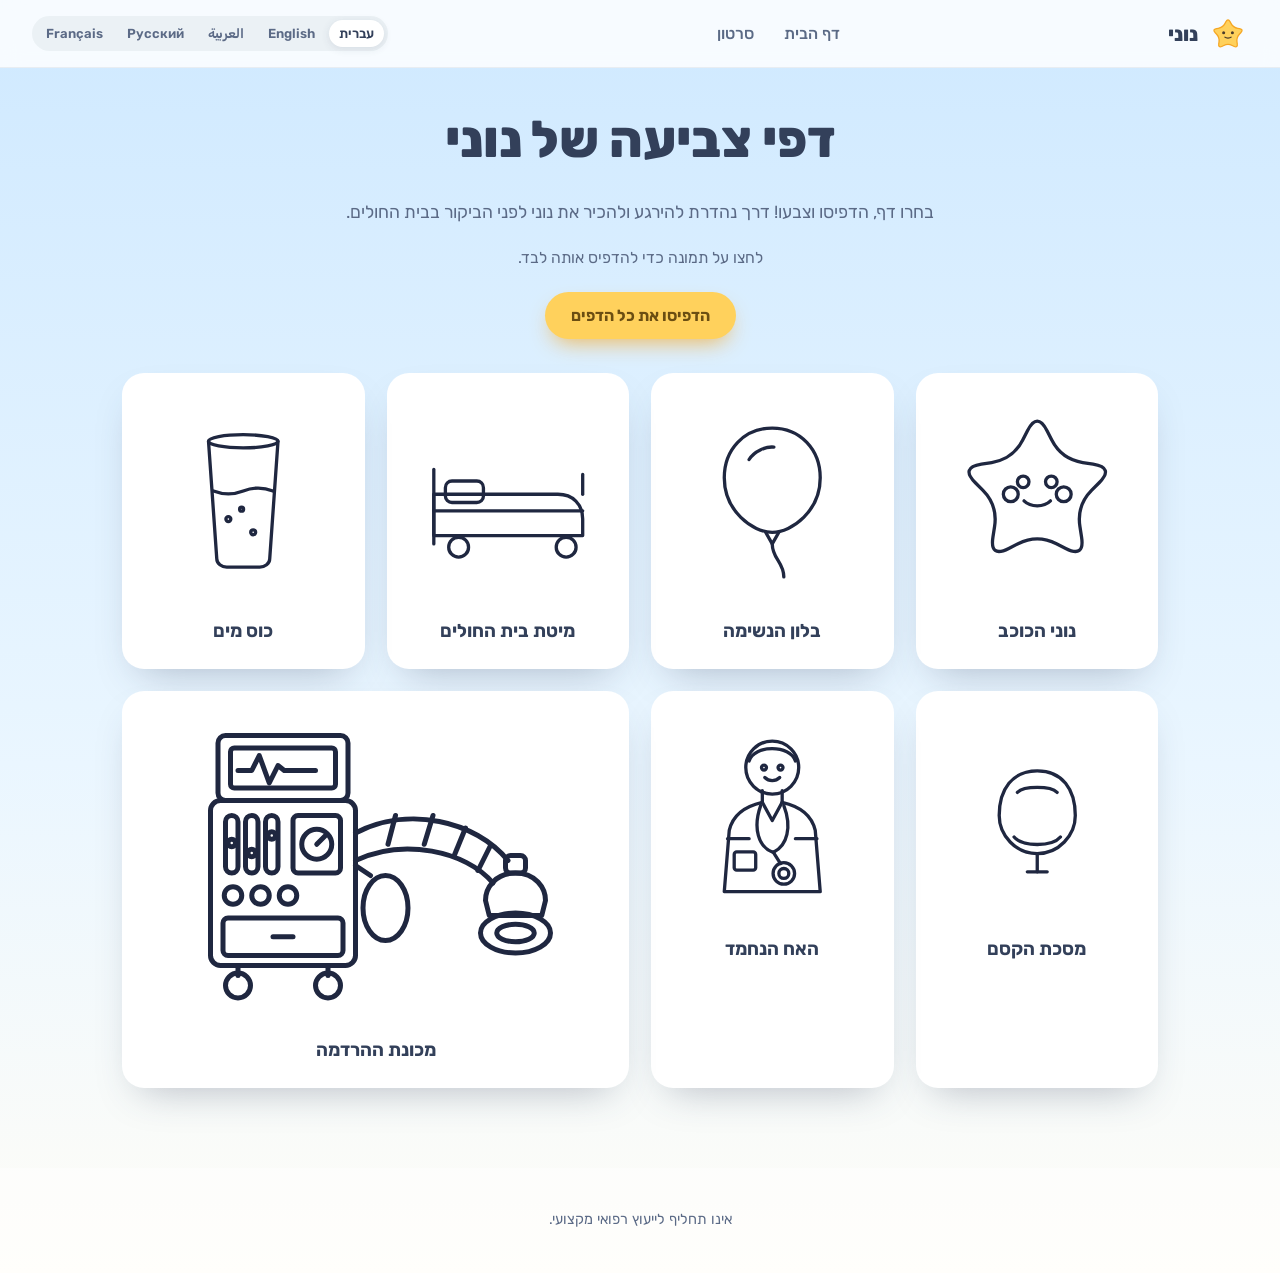
==== coloring.html @ e0879892 "Add French translation and language switcher button Co-Authored-By: Claude Opus 4.8 <noreply@anthrop" ====
<!DOCTYPE html>
<html lang="he" dir="rtl">
<head>
  <meta charset="UTF-8" />
  <meta name="viewport" content="width=device-width, initial-scale=1.0" />
  <title>דפי צביעה של נוני</title>
  <meta name="description" data-i18n="coloring_intro" content="דפי צביעה להדפסה עם נוני." />
  <link rel="icon" href="data:image/svg+xml,%3Csvg xmlns='http://www.w3.org/2000/svg' viewBox='0 0 100 100'%3E%3Ctext y='.9em' font-size='90'%3E%F0%9F%96%8D%EF%B8%8F%3C/text%3E%3C/svg%3E" />
  <link rel="preconnect" href="https://fonts.googleapis.com" />
  <link rel="preconnect" href="https://fonts.gstatic.com" crossorigin />
  <link href="https://fonts.googleapis.com/css2?family=Rubik:wght@400;500;700;800&family=Cairo:wght@400;600;700;800&display=swap" rel="stylesheet" />
  <link rel="stylesheet" href="styles.css" />
  <link rel="stylesheet" href="coloring.css" />
</head>
<body>
  <header class="site-header">
    <a class="brand" href="index.html" aria-label="Nuni">
      <span class="brand-mark" aria-hidden="true">
        <svg viewBox="0 0 64 64" width="40" height="40">
          <path d="M 35.49 12.64 L 36.74 15.03 Q 40.23 21.67 47.62 22.94 L 50.29 23.39 Q 57.68 24.66 52.44 30.02 L 50.55 31.96 Q 45.31 37.33 46.4 44.75 L 46.79 47.42 Q 47.87 54.84 41.15 51.52 L 38.72 50.32 Q 32 47 25.28 50.32 L 22.85 51.52 Q 16.13 54.84 17.21 47.42 L 17.6 44.75 Q 18.69 37.33 13.45 31.96 L 11.56 30.02 Q 6.32 24.66 13.71 23.39 L 16.38 22.94 Q 23.77 21.67 27.26 15.03 L 28.51 12.64 Q 32 6 35.49 12.64 Z" fill="#ffd15c" stroke="#f5a623" stroke-width="2" stroke-linejoin="round"/>
          <circle cx="25" cy="30" r="2.4" fill="#4a3b2a"/><circle cx="39" cy="30" r="2.4" fill="#4a3b2a"/>
          <path d="M27 37c2 2 8 2 10 0" fill="none" stroke="#4a3b2a" stroke-width="2" stroke-linecap="round"/>
        </svg>
      </span>
      <span class="brand-name" data-i18n="brand_name">נוני</span>
    </a>
    <nav class="main-nav" aria-label="Main">
      <a href="index.html" data-i18n="nav_home">דף הבית</a>
      <a href="story.html" data-i18n="nav_story">סרטון</a>
    </nav>
    <div class="lang-switch" role="group" aria-label="Language">
      <button type="button" data-lang="he" class="is-active">עברית</button>
      <button type="button" data-lang="en">English</button>
      <button type="button" data-lang="ar">العربية</button>
      <button type="button" data-lang="ru">Русский</button>
      <button type="button" data-lang="fr">Français</button>
    </div>
    <button class="nav-toggle" aria-label="Menu" aria-expanded="false"><span></span><span></span><span></span></button>
  </header>

  <main class="wrap coloring-main">
    <h1 data-i18n="coloring_title">דפי צביעה של נוני</h1>
    <p class="coloring-lead" data-i18n="coloring_intro">בחרו דף, הדפיסו וצבעו!</p>
    <p class="coloring-hint" data-i18n="coloring_hint">לחצו על תמונה כדי להדפיס אותה לבד.</p>
    <button class="btn btn-primary print-btn" id="printAll" type="button" data-i18n="coloring_print">הדפיסו את כל הדפים</button>

    <div class="coloring-grid">

      <!-- Nuni the star -->
      <figure class="sheet">
        <svg viewBox="0 0 240 240" role="img">
          <path d="M 131.82 43.16 L 137.56 54.39 Q 149.39 77.55 175.07 81.64 L 187.53 83.63 Q 213.2 87.72 194.84 106.12 L 185.92 115.05 Q 167.55 133.45 171.6 159.13 L 173.56 171.6 Q 177.6 197.28 154.43 185.5 L 143.18 179.78 Q 120 168 96.82 179.78 L 85.57 185.5 Q 62.4 197.28 66.44 171.6 L 68.4 159.13 Q 72.45 133.45 54.08 115.05 L 45.16 106.12 Q 26.8 87.72 52.47 83.63 L 64.93 81.64 Q 90.61 77.55 102.44 54.39 L 108.18 43.16 Q 120 20 131.82 43.16 Z"/>
          <circle cx="103" cy="105" r="7"/><circle cx="137" cy="105" r="7"/>
          <circle cx="88" cy="120" r="9"/><circle cx="152" cy="120" r="9"/>
          <path d="M104 128c8 8 24 8 32 0"/>
        </svg>
        <figcaption data-i18n="color_nuni">נוני הכוכב</figcaption>
      </figure>

      <!-- Breathing balloon -->
      <figure class="sheet">
        <svg viewBox="0 0 240 240" role="img">
          <path d="M120 40c34 0 58 26 58 60 0 40-34 66-58 66s-58-26-58-66c0-34 24-60 58-60z"/>
          <path d="M112 166l8 14 8-14"/>
          <path d="M120 180c0 18 14 22 14 40"/>
          <path d="M92 78c6-10 20-16 30-15"/>
        </svg>
        <figcaption data-i18n="color_balloon">בלון הנשימה</figcaption>
      </figure>

      <!-- Hospital bed -->
      <figure class="sheet">
        <svg viewBox="0 0 240 240" role="img">
          <path d="M30 120h150c18 0 30 12 30 30v20H30z"/>
          <path d="M30 90v90"/>
          <path d="M30 140h180"/>
          <rect x="44" y="104" width="46" height="26" rx="8"/>
          <circle cx="60" cy="184" r="12"/><circle cx="190" cy="184" r="12"/>
          <path d="M210 120V96"/>
        </svg>
        <figcaption data-i18n="color_bed">מיטת בית החולים</figcaption>
      </figure>

      <!-- Glass of water -->
      <figure class="sheet">
        <svg viewBox="0 0 240 240" role="img">
          <ellipse cx="120" cy="56" rx="42" ry="8"/>
          <path d="M78 56L88 198c0 6 6 10 12 10h40c6 0 12-4 12-10L162 56"/>
          <path d="M84 116q18 7 36 0t36 0"/>
          <circle cx="102" cy="150" r="3"/>
          <circle cx="132" cy="166" r="3"/>
          <circle cx="118" cy="138" r="2.4"/>
        </svg>
        <figcaption data-i18n="color_juice">כוס מים</figcaption>
      </figure>

      <!-- Magic mask -->
      <figure class="sheet">
        <svg viewBox="0 0 240 240" role="img">
          <path d="M120 70c30 0 46 22 46 54 0 24-20 46-46 46s-46-22-46-46c0-32 16-54 46-54z"/>
          <path d="M92 150c10 12 46 12 56 0"/>
          <path d="M120 170v22"/>
          <path d="M108 192h24"/>
          <path d="M96 96c8-8 40-8 48 0"/>
        </svg>
        <figcaption data-i18n="color_mask">מסכת הקסם</figcaption>
      </figure>

      <!-- Kind nurse, with a stethoscope round the neck -->
      <figure class="sheet">
        <svg viewBox="0 0 240 240" role="img">
          <circle cx="120" cy="66" r="32"/>
          <path d="M92 58c6-20 50-20 56 0"/>
          <circle cx="110" cy="66" r="3"/><circle cx="130" cy="66" r="3"/>
          <path d="M111 78c5 5 13 5 18 0"/>
          <path d="M108 94v14"/><path d="M132 94v14"/>
          <path d="M108 108C86 113 72 124 68 142L62 216h116l-6-74c-4-18-18-29-40-34"/>
          <path d="M108 108l12 22 12-22"/>
          <path d="M66 152h26"/><path d="M174 152h-26"/>
          <rect x="74" y="168" width="26" height="22" rx="3"/>
          <path d="M106 112C96 140 104 162 120 168"/>
          <path d="M134 112C144 138 138 160 122 168"/>
          <path d="M121 168l9 14"/>
          <circle cx="134" cy="194" r="13"/>
          <circle cx="134" cy="194" r="6"/>
        </svg>
        <figcaption data-i18n="color_nurse">האח הנחמד</figcaption>
      </figure>

      <!-- Anesthesia machine, connected to the mask -->
      <figure class="sheet sheet-wide">
        <svg viewBox="0 0 320 240" role="img">
          <!-- monitor -->
          <rect x="34" y="18" width="104" height="52" rx="6"/>
          <rect x="44" y="28" width="84" height="32" rx="3"/>
          <path d="M50 46h11l6-12 8 22 7-14 5 4h25"/>
          <!-- main body -->
          <rect x="28" y="70" width="116" height="132" rx="8"/>
          <!-- flowmeter tubes with floats -->
          <rect x="40" y="82" width="10" height="46" rx="5"/>
          <rect x="56" y="82" width="10" height="46" rx="5"/>
          <rect x="72" y="82" width="10" height="46" rx="5"/>
          <circle cx="45" cy="104" r="3"/><circle cx="61" cy="112" r="3"/><circle cx="77" cy="98" r="3"/>
          <!-- vaporizer with dial -->
          <rect x="94" y="82" width="38" height="46" rx="4"/>
          <circle cx="113" cy="105" r="12"/>
          <path d="M113 105l7-7"/>
          <!-- control knobs -->
          <circle cx="46" cy="146" r="7"/><circle cx="68" cy="146" r="7"/><circle cx="90" cy="146" r="7"/>
          <!-- drawer -->
          <rect x="38" y="164" width="96" height="30" rx="4"/>
          <path d="M78 179h16"/>
          <!-- castors -->
          <path d="M50 202v8"/><path d="M122 202v8"/>
          <circle cx="50" cy="218" r="10"/><circle cx="122" cy="218" r="10"/>
          <!-- breathing bag -->
          <path d="M144 122l12 8"/>
          <ellipse cx="168" cy="156" rx="18" ry="26"/>
          <!-- corrugated hose out to the mask -->
          <path d="M144 96C186 74 240 86 266 118"/>
          <path d="M144 118C182 100 232 110 254 136"/>
          <path d="M144 96v22"/>
          <path d="M176 82l-6 23"/><path d="M206 82l-7 23"/>
          <path d="M232 92l-9 22"/><path d="M252 106l-10 20"/>
          <!-- face mask -->
          <rect x="264" y="114" width="16" height="14" rx="4"/>
          <path d="M272 128c-16 0-24 12-24 22l3 12h42l3-12c0-10-8-22-24-22z"/>
          <ellipse cx="272" cy="176" rx="28" ry="16"/>
          <ellipse cx="272" cy="176" rx="15" ry="7"/>
        </svg>
        <figcaption data-i18n="color_machine">מכונת ההרדמה</figcaption>
      </figure>

    </div>
  </main>

  <footer class="site-footer">
    <div class="wrap">
      <p class="footer-disclaimer" data-i18n="footer_disclaimer">אינו תחליף לייעוץ רפואי מקצועי.</p>
    </div>
  </footer>

  <script src="i18n.js"></script>
  <script src="app.js"></script>
  <script src="coloring.js"></script>
</body>
</html>
---- styles.css ----
:root {
  --sky-top: #cfe9ff;
  --sky-bottom: #eaf6ff;
  --ink: #33405a;
  --ink-soft: #5b6a86;
  --cream: #fffdf7;
  --card: #ffffff;
  --sun: #ffd15c;
  --sun-deep: #f5a623;
  --pink: #ff9db0;
  --mint: #8fe0c8;
  --lavender: #b7a8f2;
  --shadow: 0 18px 40px -18px rgba(51, 64, 90, .35);
  --radius: 24px;
  --wrap: 1080px;
}

* { box-sizing: border-box; }

html { scroll-behavior: smooth; }

body {
  margin: 0;
  font-family: "Rubik", system-ui, "Segoe UI", sans-serif;
  color: var(--ink);
  background: linear-gradient(180deg, var(--sky-top), var(--sky-bottom) 60%, var(--cream));
  line-height: 1.7;
  min-height: 100vh;
  overflow-x: hidden;
}

/* Arabic gets a font with strong Arabic coverage */
html[lang="ar"] body { font-family: "Cairo", "Rubik", system-ui, sans-serif; }

h1, h2, h3 { line-height: 1.25; color: var(--ink); }
h1 { font-size: clamp(2rem, 5vw, 3.2rem); font-weight: 800; margin: 0 0 .5em; }
h2 { font-size: clamp(1.5rem, 3.5vw, 2.3rem); font-weight: 800; margin: 0 0 .6em; }
h3 { font-size: 1.25rem; font-weight: 700; margin: 0 0 .3em; }
p { margin: 0 0 1em; }
a { color: inherit; }

.wrap { max-width: var(--wrap); margin-inline: auto; padding-inline: 22px; }
.narrow { max-width: 760px; }
.center { text-align: center; }

/* ===== Decorative sky ===== */
.sky { position: fixed; inset: 0; z-index: -1; pointer-events: none; }
.cloud {
  position: absolute; background: #fff; border-radius: 50%;
  opacity: .75; filter: blur(1px);
}
.cloud::before, .cloud::after {
  content: ""; position: absolute; background: #fff; border-radius: 50%;
}
.c1 { width: 120px; height: 44px; top: 14%; inset-inline-start: 8%; }
.c1::before { width: 60px; height: 60px; top: -26px; inset-inline-start: 18px; }
.c1::after { width: 44px; height: 44px; top: -16px; inset-inline-start: 62px; }
.c2 { width: 90px; height: 34px; top: 30%; inset-inline-end: 12%; }
.c2::before { width: 46px; height: 46px; top: -20px; inset-inline-start: 14px; }
.c2::after { width: 34px; height: 34px; top: -12px; inset-inline-start: 46px; }
.c3 { width: 70px; height: 26px; top: 62%; inset-inline-start: 16%; opacity: .5; }
.c3::before { width: 36px; height: 36px; top: -16px; inset-inline-start: 10px; }
.star { position: absolute; width: 14px; height: 14px; background: var(--sun); border-radius: 3px;
  clip-path: polygon(50% 0,61% 35%,98% 35%,68% 57%,79% 91%,50% 70%,21% 91%,32% 57%,2% 35%,39% 35%);
  opacity: .8; }
.s1 { top: 20%; inset-inline-end: 24%; animation: twinkle 3s ease-in-out infinite; }
.s2 { top: 46%; inset-inline-start: 30%; width: 10px; height: 10px; animation: twinkle 4s ease-in-out infinite .5s; }
.s3 { top: 70%; inset-inline-end: 18%; width: 18px; height: 18px; animation: twinkle 3.5s ease-in-out infinite 1s; }
@keyframes twinkle { 0%,100% { opacity: .3; transform: scale(.85); } 50% { opacity: 1; transform: scale(1.1); } }

/* ===== Header ===== */
.site-header {
  position: sticky; top: 0; z-index: 50;
  display: flex; align-items: center; gap: 18px;
  padding: 12px clamp(14px, 4vw, 32px);
  background: rgba(255, 255, 255, .82);
  backdrop-filter: blur(10px);
  border-bottom: 1px solid rgba(51, 64, 90, .08);
}
.brand { display: inline-flex; align-items: center; gap: 10px; text-decoration: none; font-weight: 800; font-size: 1.25rem; }
.brand-mark { display: inline-flex; }
.main-nav { display: flex; gap: 6px; margin-inline: auto; flex-wrap: wrap; }
.main-nav a {
  text-decoration: none; font-weight: 500; color: var(--ink-soft);
  padding: 8px 12px; border-radius: 999px; transition: background .2s, color .2s;
}
.main-nav a:hover { background: rgba(255, 209, 92, .25); color: var(--ink); }

.lang-switch { display: flex; gap: 4px; background: rgba(51,64,90,.06); padding: 4px; border-radius: 999px; }
.lang-switch button {
  border: 0; background: transparent; cursor: pointer;
  font-family: inherit; font-size: .82rem; font-weight: 600; color: var(--ink-soft);
  padding: 6px 10px; border-radius: 999px; transition: background .2s, color .2s;
}
.lang-switch button.is-active { background: #fff; color: var(--ink); box-shadow: 0 2px 8px rgba(51,64,90,.12); }

.nav-toggle { display: none; flex-direction: column; gap: 4px; border: 0; background: transparent; cursor: pointer; padding: 8px; }
.nav-toggle span { width: 24px; height: 3px; background: var(--ink); border-radius: 3px; }

/* ===== Hero ===== */
.hero {
  max-width: var(--wrap); margin-inline: auto;
  padding: clamp(28px, 6vw, 70px) 22px;
  display: grid; grid-template-columns: 1.1fr .9fr; gap: 30px; align-items: center;
}
.eyebrow { text-transform: uppercase; letter-spacing: .05em; font-weight: 700; font-size: .8rem;
  color: var(--sun-deep); margin: 0 0 .6em; }
.lead { font-size: 1.2rem; color: var(--ink-soft); max-width: 34ch; }
.hero-cta { display: flex; gap: 12px; flex-wrap: wrap; margin-top: 10px; }

.btn {
  display: inline-block; text-decoration: none; font-weight: 700; cursor: pointer;
  padding: 14px 26px; border-radius: 999px; border: 0; font-family: inherit; font-size: 1rem;
  transition: transform .12s ease, box-shadow .2s;
}
.btn:active { transform: translateY(1px) scale(.99); }
.btn-primary { background: var(--sun); color: #6b4e12; box-shadow: 0 10px 22px -8px rgba(245, 166, 35, .8); }
.btn-primary:hover { box-shadow: 0 14px 26px -8px rgba(245, 166, 35, .95); }
.btn-ghost { background: #fff; color: var(--ink); box-shadow: var(--shadow); }
.btn-story { background: var(--mint); color: #10513f; box-shadow: 0 10px 22px -8px rgba(143, 224, 200, .95); }
.btn-story::before { content: "▶"; font-size: .8em; margin-inline-end: .5em; }

.hero-art { display: flex; justify-content: center; }
.mascot { filter: drop-shadow(0 20px 30px rgba(51,64,90,.18)); }
.mascot-body { transform-origin: 120px 130px; animation: float 5s ease-in-out infinite; }
@keyframes float { 0%,100% { transform: translateY(0) rotate(-1deg); } 50% { transform: translateY(-14px) rotate(1deg); } }

/* ===== Sections ===== */
.section { padding: clamp(40px, 7vw, 80px) 0; }
.section-alt { background: rgba(255, 255, 255, .6); }
.section p { color: var(--ink-soft); font-size: 1.08rem; }

/* ===== Journey ===== */
.journey { list-style: none; margin: 30px 0 0; padding: 0; display: grid; gap: 18px;
  grid-template-columns: repeat(2, 1fr); }
.step {
  background: var(--card); border-radius: var(--radius); padding: 24px;
  box-shadow: var(--shadow); display: flex; gap: 16px; align-items: flex-start;
  border: 2px solid transparent; transition: transform .2s, border-color .2s;
}
.step:hover { transform: translateY(-4px); border-color: rgba(255, 209, 92, .6); }
.step-icon {
  font-size: 1.8rem; background: linear-gradient(135deg, #fff2cf, #ffe19a);
  width: 58px; height: 58px; min-width: 58px; border-radius: 18px;
  display: grid; place-items: center;
}
.step h3 { margin-bottom: .2em; }
.step p { margin: 0; font-size: 1rem; }

/* ===== Feelings / breathing ===== */
.two-col { display: grid; grid-template-columns: 1fr 1fr; gap: 30px; align-items: center; }
.breath-card {
  background: linear-gradient(160deg, #eef4ff, #f6f0ff);
  border-radius: var(--radius); padding: 30px; text-align: center; box-shadow: var(--shadow);
}
.breath-stage { display: grid; place-items: center; min-height: 220px; gap: 16px; margin: 10px 0 18px; }
.breath-ball {
  width: 90px; height: 90px; border-radius: 50%;
  background: radial-gradient(circle at 32% 30%, #fff, var(--pink));
  box-shadow: 0 10px 30px -6px rgba(255, 157, 176, .7);
  transition: transform 4s ease-in-out, background 4s ease;
}
.breath-ball.inhale { transform: scale(2.1); background: radial-gradient(circle at 32% 30%, #fff, var(--mint)); }
.breath-ball.exhale { transform: scale(1); }
.breath-instruction { font-weight: 700; font-size: 1.15rem; color: var(--ink); margin: 0; min-height: 1.6em; }

/* ===== FAQ ===== */
.faq { display: grid; gap: 12px; margin-top: 24px; }
.qa { background: var(--card); border-radius: 18px; box-shadow: var(--shadow); overflow: hidden; }
.qa summary {
  cursor: pointer; list-style: none; padding: 18px 22px; font-weight: 700; font-size: 1.08rem;
  display: flex; align-items: center; gap: 12px; position: relative;
}
.qa summary::-webkit-details-marker { display: none; }
.qa summary::after {
  content: "+"; margin-inline-start: auto; font-size: 1.5rem; color: var(--sun-deep);
  transition: transform .2s; font-weight: 700;
}
.qa[open] summary::after { transform: rotate(45deg); }
.qa p { margin: 0; padding: 0 22px 20px; color: var(--ink-soft); }

/* ===== Parents ===== */
.tips { list-style: none; padding: 0; margin: 20px 0 0; display: grid; gap: 14px; }
.tips li {
  background: var(--card); border-radius: 16px; padding: 16px 20px; box-shadow: var(--shadow);
  position: relative; padding-inline-start: 52px; color: var(--ink-soft);
}
.tips li::before {
  content: "✓"; position: absolute; inset-inline-start: 16px; top: 16px;
  width: 24px; height: 24px; border-radius: 50%; background: var(--mint); color: #fff;
  display: grid; place-items: center; font-weight: 700; font-size: .9rem;
}
.note {
  margin-top: 26px; background: #fff7e6; border: 2px dashed var(--sun-deep);
  border-radius: var(--radius); padding: 22px 26px;
}
.note strong { display: block; color: var(--sun-deep); margin-bottom: .3em; font-size: 1.05rem; }
.note p { margin: 0; color: var(--ink); }

/* ===== Footer ===== */
.site-footer { padding: 40px 0; text-align: center; background: rgba(255,255,255,.5); margin-top: 20px; }
.footer-made { font-weight: 600; color: var(--ink); margin-bottom: .3em; }
.footer-disclaimer { color: var(--ink-soft); font-size: .9rem; margin: 0; }

/* ===== Responsive ===== */
@media (max-width: 860px) {
  .hero { grid-template-columns: 1fr; text-align: center; }
  .hero-text { order: 2; }
  .hero-art { order: 1; }
  .lead { margin-inline: auto; }
  .hero-cta { justify-content: center; }
  .journey { grid-template-columns: 1fr; }
  .two-col { grid-template-columns: 1fr; }
  .main-nav, .lang-switch { display: none; }
  .site-header.open .main-nav {
    display: flex; position: absolute; top: 100%; inset-inline: 0;
    flex-direction: column; background: #fff; padding: 12px; gap: 4px;
    box-shadow: var(--shadow);
  }
  .site-header.open .lang-switch {
    display: flex; position: absolute; top: 100%; inset-inline: 0; margin-top: 190px;
    justify-content: center; background: #fff; border-radius: 0; padding: 12px;
  }
  .nav-toggle { display: flex; margin-inline-start: auto; }
  .brand { margin-inline-end: auto; }
}

@media (prefers-reduced-motion: reduce) {
  * { animation: none !important; scroll-behavior: auto; }
  .breath-ball { transition: none; }
}
---- coloring.css ----
.coloring-main { padding-block: 40px 60px; text-align: center; }
.coloring-lead { color: var(--ink-soft); font-size: 1.1rem; max-width: 60ch; margin-inline: auto; }
.print-btn { margin: 6px 0 34px; }

.coloring-grid {
  display: grid; gap: 22px; text-align: center;
  grid-template-columns: repeat(auto-fill, minmax(240px, 1fr));
}
.coloring-hint { color: var(--ink-soft); font-size: .98rem; margin: 4px 0 14px; }

.sheet {
  background: #fff; border-radius: 22px; box-shadow: var(--shadow);
  padding: 22px; margin: 0; break-inside: avoid;
  position: relative; cursor: pointer;
  transition: transform .15s ease, box-shadow .15s ease;
}
.sheet:hover, .sheet:focus-visible {
  transform: translateY(-4px); outline: none;
  box-shadow: 0 24px 46px -18px rgba(51, 64, 90, .5);
}
/* little printer hint on hover */
.sheet::after {
  content: "🖨"; position: absolute; top: 12px; inset-inline-end: 16px;
  font-size: 1.1rem; opacity: 0; transition: opacity .15s;
}
.sheet:hover::after, .sheet:focus-visible::after { opacity: .6; }
/* the wide machine drawing gets a full row on big screens */
.sheet-wide { grid-column: span 2; }
@media (max-width: 620px) { .sheet-wide { grid-column: auto; } }
.sheet svg {
  width: 100%; height: auto; max-height: 300px;
  fill: none; stroke: #1f2740; stroke-width: 4;
  stroke-linecap: round; stroke-linejoin: round;
}
/* small solid features (eyes) still read as outlines when colored */
.sheet svg circle[r="3"], .sheet svg circle[r="7"] { fill: none; }
.sheet figcaption { font-weight: 700; font-size: 1.15rem; margin-top: 14px; color: var(--ink); }

/* ===== Print: one clean sheet per page ===== */
@media print {
  body { background: #fff; }
  .site-header, .site-footer, .coloring-lead, .coloring-hint, .print-btn, .sky { display: none !important; }
  .coloring-main h1 { display: none; }
  .coloring-main { padding: 0 !important; }
  .coloring-grid { display: block; }
  .sheet {
    box-shadow: none; border: none; padding: 0; margin: 0 !important; transform: none;
    page-break-after: always; break-after: page;
    height: 92vh; display: flex; flex-direction: column; justify-content: center;
  }
  /* no trailing blank page after the final sheet */
  .sheet:last-child { page-break-after: auto; break-after: auto; }
  .sheet::after { display: none; }
  .sheet svg { max-height: 80vh; stroke: #000; }

  /* printing a single picture: hide the rest, and no trailing blank page */
  body.printing-one .sheet { display: none !important; }
  body.printing-one .sheet.print-only {
    display: flex !important;
    height: 92vh;
    page-break-after: auto; break-after: auto;
  }
}
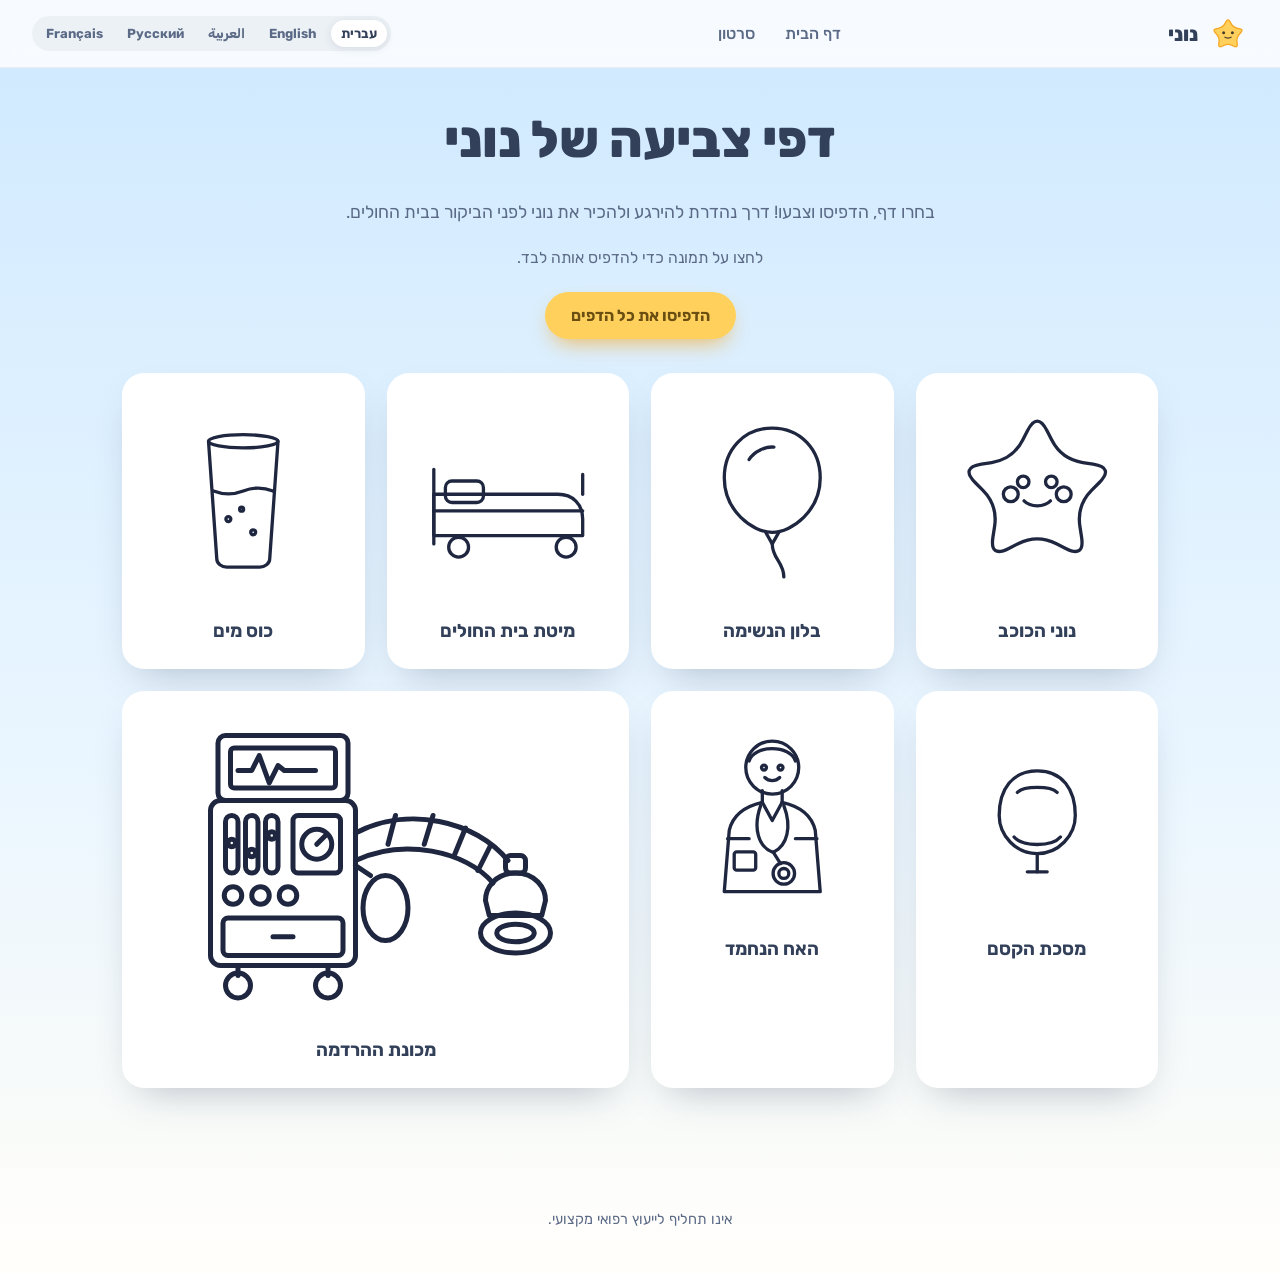
==== commit ea359408: "Self-host fonts; add optional English narration to the film - Bundle Rubik + Cairo (all needed subse" ====
--- a/coloring.html
+++ b/coloring.html
@@ -6,9 +6,7 @@
   <title>דפי צביעה של נוני</title>
   <meta name="description" data-i18n="coloring_intro" content="דפי צביעה להדפסה עם נוני." />
   <link rel="icon" href="data:image/svg+xml,%3Csvg xmlns='http://www.w3.org/2000/svg' viewBox='0 0 100 100'%3E%3Ctext y='.9em' font-size='90'%3E%F0%9F%96%8D%EF%B8%8F%3C/text%3E%3C/svg%3E" />
-  <link rel="preconnect" href="https://fonts.googleapis.com" />
-  <link rel="preconnect" href="https://fonts.gstatic.com" crossorigin />
-  <link href="https://fonts.googleapis.com/css2?family=Rubik:wght@400;500;700;800&family=Cairo:wght@400;600;700;800&display=swap" rel="stylesheet" />
+  <link rel="stylesheet" href="fonts.css" />
   <link rel="stylesheet" href="styles.css" />
   <link rel="stylesheet" href="coloring.css" />
 </head>
--- a/fonts.css
+++ b/fonts.css
@@ -0,0 +1,324 @@
+/* arabic */
+@font-face {
+  font-family: 'Cairo';
+  font-style: normal;
+  font-weight: 400;
+  font-display: swap;
+  src: url(fonts/cairo-400-arabic.woff2) format('woff2');
+  unicode-range: U+0600-06FF, U+0750-077F, U+0870-088E, U+0890-0891, U+0897-08E1, U+08E3-08FF, U+200C-200E, U+2010-2011, U+204F, U+2E41, U+FB50-FDFF, U+FE70-FE74, U+FE76-FEFC, U+102E0-102FB, U+10E60-10E7E, U+10EC2-10EC4, U+10EFC-10EFF, U+1EE00-1EE03, U+1EE05-1EE1F, U+1EE21-1EE22, U+1EE24, U+1EE27, U+1EE29-1EE32, U+1EE34-1EE37, U+1EE39, U+1EE3B, U+1EE42, U+1EE47, U+1EE49, U+1EE4B, U+1EE4D-1EE4F, U+1EE51-1EE52, U+1EE54, U+1EE57, U+1EE59, U+1EE5B, U+1EE5D, U+1EE5F, U+1EE61-1EE62, U+1EE64, U+1EE67-1EE6A, U+1EE6C-1EE72, U+1EE74-1EE77, U+1EE79-1EE7C, U+1EE7E, U+1EE80-1EE89, U+1EE8B-1EE9B, U+1EEA1-1EEA3, U+1EEA5-1EEA9, U+1EEAB-1EEBB, U+1EEF0-1EEF1;
+}
+/* latin-ext */
+@font-face {
+  font-family: 'Cairo';
+  font-style: normal;
+  font-weight: 400;
+  font-display: swap;
+  src: url(fonts/cairo-400-latin-ext.woff2) format('woff2');
+  unicode-range: U+0100-02BA, U+02BD-02C5, U+02C7-02CC, U+02CE-02D7, U+02DD-02FF, U+0304, U+0308, U+0329, U+1D00-1DBF, U+1E00-1E9F, U+1EF2-1EFF, U+2020, U+20A0-20AB, U+20AD-20C0, U+2113, U+2C60-2C7F, U+A720-A7FF;
+}
+/* latin */
+@font-face {
+  font-family: 'Cairo';
+  font-style: normal;
+  font-weight: 400;
+  font-display: swap;
+  src: url(fonts/cairo-400-latin.woff2) format('woff2');
+  unicode-range: U+0000-00FF, U+0131, U+0152-0153, U+02BB-02BC, U+02C6, U+02DA, U+02DC, U+0304, U+0308, U+0329, U+2000-206F, U+20AC, U+2122, U+2191, U+2193, U+2212, U+2215, U+FEFF, U+FFFD;
+}
+/* arabic */
+@font-face {
+  font-family: 'Cairo';
+  font-style: normal;
+  font-weight: 600;
+  font-display: swap;
+  src: url(fonts/cairo-600-arabic.woff2) format('woff2');
+  unicode-range: U+0600-06FF, U+0750-077F, U+0870-088E, U+0890-0891, U+0897-08E1, U+08E3-08FF, U+200C-200E, U+2010-2011, U+204F, U+2E41, U+FB50-FDFF, U+FE70-FE74, U+FE76-FEFC, U+102E0-102FB, U+10E60-10E7E, U+10EC2-10EC4, U+10EFC-10EFF, U+1EE00-1EE03, U+1EE05-1EE1F, U+1EE21-1EE22, U+1EE24, U+1EE27, U+1EE29-1EE32, U+1EE34-1EE37, U+1EE39, U+1EE3B, U+1EE42, U+1EE47, U+1EE49, U+1EE4B, U+1EE4D-1EE4F, U+1EE51-1EE52, U+1EE54, U+1EE57, U+1EE59, U+1EE5B, U+1EE5D, U+1EE5F, U+1EE61-1EE62, U+1EE64, U+1EE67-1EE6A, U+1EE6C-1EE72, U+1EE74-1EE77, U+1EE79-1EE7C, U+1EE7E, U+1EE80-1EE89, U+1EE8B-1EE9B, U+1EEA1-1EEA3, U+1EEA5-1EEA9, U+1EEAB-1EEBB, U+1EEF0-1EEF1;
+}
+/* latin-ext */
+@font-face {
+  font-family: 'Cairo';
+  font-style: normal;
+  font-weight: 600;
+  font-display: swap;
+  src: url(fonts/cairo-600-latin-ext.woff2) format('woff2');
+  unicode-range: U+0100-02BA, U+02BD-02C5, U+02C7-02CC, U+02CE-02D7, U+02DD-02FF, U+0304, U+0308, U+0329, U+1D00-1DBF, U+1E00-1E9F, U+1EF2-1EFF, U+2020, U+20A0-20AB, U+20AD-20C0, U+2113, U+2C60-2C7F, U+A720-A7FF;
+}
+/* latin */
+@font-face {
+  font-family: 'Cairo';
+  font-style: normal;
+  font-weight: 600;
+  font-display: swap;
+  src: url(fonts/cairo-600-latin.woff2) format('woff2');
+  unicode-range: U+0000-00FF, U+0131, U+0152-0153, U+02BB-02BC, U+02C6, U+02DA, U+02DC, U+0304, U+0308, U+0329, U+2000-206F, U+20AC, U+2122, U+2191, U+2193, U+2212, U+2215, U+FEFF, U+FFFD;
+}
+/* arabic */
+@font-face {
+  font-family: 'Cairo';
+  font-style: normal;
+  font-weight: 700;
+  font-display: swap;
+  src: url(fonts/cairo-700-arabic.woff2) format('woff2');
+  unicode-range: U+0600-06FF, U+0750-077F, U+0870-088E, U+0890-0891, U+0897-08E1, U+08E3-08FF, U+200C-200E, U+2010-2011, U+204F, U+2E41, U+FB50-FDFF, U+FE70-FE74, U+FE76-FEFC, U+102E0-102FB, U+10E60-10E7E, U+10EC2-10EC4, U+10EFC-10EFF, U+1EE00-1EE03, U+1EE05-1EE1F, U+1EE21-1EE22, U+1EE24, U+1EE27, U+1EE29-1EE32, U+1EE34-1EE37, U+1EE39, U+1EE3B, U+1EE42, U+1EE47, U+1EE49, U+1EE4B, U+1EE4D-1EE4F, U+1EE51-1EE52, U+1EE54, U+1EE57, U+1EE59, U+1EE5B, U+1EE5D, U+1EE5F, U+1EE61-1EE62, U+1EE64, U+1EE67-1EE6A, U+1EE6C-1EE72, U+1EE74-1EE77, U+1EE79-1EE7C, U+1EE7E, U+1EE80-1EE89, U+1EE8B-1EE9B, U+1EEA1-1EEA3, U+1EEA5-1EEA9, U+1EEAB-1EEBB, U+1EEF0-1EEF1;
+}
+/* latin-ext */
+@font-face {
+  font-family: 'Cairo';
+  font-style: normal;
+  font-weight: 700;
+  font-display: swap;
+  src: url(fonts/cairo-700-latin-ext.woff2) format('woff2');
+  unicode-range: U+0100-02BA, U+02BD-02C5, U+02C7-02CC, U+02CE-02D7, U+02DD-02FF, U+0304, U+0308, U+0329, U+1D00-1DBF, U+1E00-1E9F, U+1EF2-1EFF, U+2020, U+20A0-20AB, U+20AD-20C0, U+2113, U+2C60-2C7F, U+A720-A7FF;
+}
+/* latin */
+@font-face {
+  font-family: 'Cairo';
+  font-style: normal;
+  font-weight: 700;
+  font-display: swap;
+  src: url(fonts/cairo-700-latin.woff2) format('woff2');
+  unicode-range: U+0000-00FF, U+0131, U+0152-0153, U+02BB-02BC, U+02C6, U+02DA, U+02DC, U+0304, U+0308, U+0329, U+2000-206F, U+20AC, U+2122, U+2191, U+2193, U+2212, U+2215, U+FEFF, U+FFFD;
+}
+/* arabic */
+@font-face {
+  font-family: 'Cairo';
+  font-style: normal;
+  font-weight: 800;
+  font-display: swap;
+  src: url(fonts/cairo-800-arabic.woff2) format('woff2');
+  unicode-range: U+0600-06FF, U+0750-077F, U+0870-088E, U+0890-0891, U+0897-08E1, U+08E3-08FF, U+200C-200E, U+2010-2011, U+204F, U+2E41, U+FB50-FDFF, U+FE70-FE74, U+FE76-FEFC, U+102E0-102FB, U+10E60-10E7E, U+10EC2-10EC4, U+10EFC-10EFF, U+1EE00-1EE03, U+1EE05-1EE1F, U+1EE21-1EE22, U+1EE24, U+1EE27, U+1EE29-1EE32, U+1EE34-1EE37, U+1EE39, U+1EE3B, U+1EE42, U+1EE47, U+1EE49, U+1EE4B, U+1EE4D-1EE4F, U+1EE51-1EE52, U+1EE54, U+1EE57, U+1EE59, U+1EE5B, U+1EE5D, U+1EE5F, U+1EE61-1EE62, U+1EE64, U+1EE67-1EE6A, U+1EE6C-1EE72, U+1EE74-1EE77, U+1EE79-1EE7C, U+1EE7E, U+1EE80-1EE89, U+1EE8B-1EE9B, U+1EEA1-1EEA3, U+1EEA5-1EEA9, U+1EEAB-1EEBB, U+1EEF0-1EEF1;
+}
+/* latin-ext */
+@font-face {
+  font-family: 'Cairo';
+  font-style: normal;
+  font-weight: 800;
+  font-display: swap;
+  src: url(fonts/cairo-800-latin-ext.woff2) format('woff2');
+  unicode-range: U+0100-02BA, U+02BD-02C5, U+02C7-02CC, U+02CE-02D7, U+02DD-02FF, U+0304, U+0308, U+0329, U+1D00-1DBF, U+1E00-1E9F, U+1EF2-1EFF, U+2020, U+20A0-20AB, U+20AD-20C0, U+2113, U+2C60-2C7F, U+A720-A7FF;
+}
+/* latin */
+@font-face {
+  font-family: 'Cairo';
+  font-style: normal;
+  font-weight: 800;
+  font-display: swap;
+  src: url(fonts/cairo-800-latin.woff2) format('woff2');
+  unicode-range: U+0000-00FF, U+0131, U+0152-0153, U+02BB-02BC, U+02C6, U+02DA, U+02DC, U+0304, U+0308, U+0329, U+2000-206F, U+20AC, U+2122, U+2191, U+2193, U+2212, U+2215, U+FEFF, U+FFFD;
+}
+/* arabic */
+@font-face {
+  font-family: 'Rubik';
+  font-style: normal;
+  font-weight: 400;
+  font-display: swap;
+  src: url(fonts/rubik-400-arabic.woff2) format('woff2');
+  unicode-range: U+0600-06FF, U+0750-077F, U+0870-088E, U+0890-0891, U+0897-08E1, U+08E3-08FF, U+200C-200E, U+2010-2011, U+204F, U+2E41, U+FB50-FDFF, U+FE70-FE74, U+FE76-FEFC, U+102E0-102FB, U+10E60-10E7E, U+10EC2-10EC4, U+10EFC-10EFF, U+1EE00-1EE03, U+1EE05-1EE1F, U+1EE21-1EE22, U+1EE24, U+1EE27, U+1EE29-1EE32, U+1EE34-1EE37, U+1EE39, U+1EE3B, U+1EE42, U+1EE47, U+1EE49, U+1EE4B, U+1EE4D-1EE4F, U+1EE51-1EE52, U+1EE54, U+1EE57, U+1EE59, U+1EE5B, U+1EE5D, U+1EE5F, U+1EE61-1EE62, U+1EE64, U+1EE67-1EE6A, U+1EE6C-1EE72, U+1EE74-1EE77, U+1EE79-1EE7C, U+1EE7E, U+1EE80-1EE89, U+1EE8B-1EE9B, U+1EEA1-1EEA3, U+1EEA5-1EEA9, U+1EEAB-1EEBB, U+1EEF0-1EEF1;
+}
+/* cyrillic-ext */
+@font-face {
+  font-family: 'Rubik';
+  font-style: normal;
+  font-weight: 400;
+  font-display: swap;
+  src: url(fonts/rubik-400-cyrillic-ext.woff2) format('woff2');
+  unicode-range: U+0460-052F, U+1C80-1C8A, U+20B4, U+2DE0-2DFF, U+A640-A69F, U+FE2E-FE2F;
+}
+/* cyrillic */
+@font-face {
+  font-family: 'Rubik';
+  font-style: normal;
+  font-weight: 400;
+  font-display: swap;
+  src: url(fonts/rubik-400-cyrillic.woff2) format('woff2');
+  unicode-range: U+0301, U+0400-045F, U+0490-0491, U+04B0-04B1, U+2116;
+}
+/* hebrew */
+@font-face {
+  font-family: 'Rubik';
+  font-style: normal;
+  font-weight: 400;
+  font-display: swap;
+  src: url(fonts/rubik-400-hebrew.woff2) format('woff2');
+  unicode-range: U+0307-0308, U+0590-05FF, U+200C-2010, U+20AA, U+25CC, U+FB1D-FB4F;
+}
+/* latin-ext */
+@font-face {
+  font-family: 'Rubik';
+  font-style: normal;
+  font-weight: 400;
+  font-display: swap;
+  src: url(fonts/rubik-400-latin-ext.woff2) format('woff2');
+  unicode-range: U+0100-02BA, U+02BD-02C5, U+02C7-02CC, U+02CE-02D7, U+02DD-02FF, U+0304, U+0308, U+0329, U+1D00-1DBF, U+1E00-1E9F, U+1EF2-1EFF, U+2020, U+20A0-20AB, U+20AD-20C0, U+2113, U+2C60-2C7F, U+A720-A7FF;
+}
+/* latin */
+@font-face {
+  font-family: 'Rubik';
+  font-style: normal;
+  font-weight: 400;
+  font-display: swap;
+  src: url(fonts/rubik-400-latin.woff2) format('woff2');
+  unicode-range: U+0000-00FF, U+0131, U+0152-0153, U+02BB-02BC, U+02C6, U+02DA, U+02DC, U+0304, U+0308, U+0329, U+2000-206F, U+20AC, U+2122, U+2191, U+2193, U+2212, U+2215, U+FEFF, U+FFFD;
+}
+/* arabic */
+@font-face {
+  font-family: 'Rubik';
+  font-style: normal;
+  font-weight: 500;
+  font-display: swap;
+  src: url(fonts/rubik-500-arabic.woff2) format('woff2');
+  unicode-range: U+0600-06FF, U+0750-077F, U+0870-088E, U+0890-0891, U+0897-08E1, U+08E3-08FF, U+200C-200E, U+2010-2011, U+204F, U+2E41, U+FB50-FDFF, U+FE70-FE74, U+FE76-FEFC, U+102E0-102FB, U+10E60-10E7E, U+10EC2-10EC4, U+10EFC-10EFF, U+1EE00-1EE03, U+1EE05-1EE1F, U+1EE21-1EE22, U+1EE24, U+1EE27, U+1EE29-1EE32, U+1EE34-1EE37, U+1EE39, U+1EE3B, U+1EE42, U+1EE47, U+1EE49, U+1EE4B, U+1EE4D-1EE4F, U+1EE51-1EE52, U+1EE54, U+1EE57, U+1EE59, U+1EE5B, U+1EE5D, U+1EE5F, U+1EE61-1EE62, U+1EE64, U+1EE67-1EE6A, U+1EE6C-1EE72, U+1EE74-1EE77, U+1EE79-1EE7C, U+1EE7E, U+1EE80-1EE89, U+1EE8B-1EE9B, U+1EEA1-1EEA3, U+1EEA5-1EEA9, U+1EEAB-1EEBB, U+1EEF0-1EEF1;
+}
+/* cyrillic-ext */
+@font-face {
+  font-family: 'Rubik';
+  font-style: normal;
+  font-weight: 500;
+  font-display: swap;
+  src: url(fonts/rubik-500-cyrillic-ext.woff2) format('woff2');
+  unicode-range: U+0460-052F, U+1C80-1C8A, U+20B4, U+2DE0-2DFF, U+A640-A69F, U+FE2E-FE2F;
+}
+/* cyrillic */
+@font-face {
+  font-family: 'Rubik';
+  font-style: normal;
+  font-weight: 500;
+  font-display: swap;
+  src: url(fonts/rubik-500-cyrillic.woff2) format('woff2');
+  unicode-range: U+0301, U+0400-045F, U+0490-0491, U+04B0-04B1, U+2116;
+}
+/* hebrew */
+@font-face {
+  font-family: 'Rubik';
+  font-style: normal;
+  font-weight: 500;
+  font-display: swap;
+  src: url(fonts/rubik-500-hebrew.woff2) format('woff2');
+  unicode-range: U+0307-0308, U+0590-05FF, U+200C-2010, U+20AA, U+25CC, U+FB1D-FB4F;
+}
+/* latin-ext */
+@font-face {
+  font-family: 'Rubik';
+  font-style: normal;
+  font-weight: 500;
+  font-display: swap;
+  src: url(fonts/rubik-500-latin-ext.woff2) format('woff2');
+  unicode-range: U+0100-02BA, U+02BD-02C5, U+02C7-02CC, U+02CE-02D7, U+02DD-02FF, U+0304, U+0308, U+0329, U+1D00-1DBF, U+1E00-1E9F, U+1EF2-1EFF, U+2020, U+20A0-20AB, U+20AD-20C0, U+2113, U+2C60-2C7F, U+A720-A7FF;
+}
+/* latin */
+@font-face {
+  font-family: 'Rubik';
+  font-style: normal;
+  font-weight: 500;
+  font-display: swap;
+  src: url(fonts/rubik-500-latin.woff2) format('woff2');
+  unicode-range: U+0000-00FF, U+0131, U+0152-0153, U+02BB-02BC, U+02C6, U+02DA, U+02DC, U+0304, U+0308, U+0329, U+2000-206F, U+20AC, U+2122, U+2191, U+2193, U+2212, U+2215, U+FEFF, U+FFFD;
+}
+/* arabic */
+@font-face {
+  font-family: 'Rubik';
+  font-style: normal;
+  font-weight: 700;
+  font-display: swap;
+  src: url(fonts/rubik-700-arabic.woff2) format('woff2');
+  unicode-range: U+0600-06FF, U+0750-077F, U+0870-088E, U+0890-0891, U+0897-08E1, U+08E3-08FF, U+200C-200E, U+2010-2011, U+204F, U+2E41, U+FB50-FDFF, U+FE70-FE74, U+FE76-FEFC, U+102E0-102FB, U+10E60-10E7E, U+10EC2-10EC4, U+10EFC-10EFF, U+1EE00-1EE03, U+1EE05-1EE1F, U+1EE21-1EE22, U+1EE24, U+1EE27, U+1EE29-1EE32, U+1EE34-1EE37, U+1EE39, U+1EE3B, U+1EE42, U+1EE47, U+1EE49, U+1EE4B, U+1EE4D-1EE4F, U+1EE51-1EE52, U+1EE54, U+1EE57, U+1EE59, U+1EE5B, U+1EE5D, U+1EE5F, U+1EE61-1EE62, U+1EE64, U+1EE67-1EE6A, U+1EE6C-1EE72, U+1EE74-1EE77, U+1EE79-1EE7C, U+1EE7E, U+1EE80-1EE89, U+1EE8B-1EE9B, U+1EEA1-1EEA3, U+1EEA5-1EEA9, U+1EEAB-1EEBB, U+1EEF0-1EEF1;
+}
+/* cyrillic-ext */
+@font-face {
+  font-family: 'Rubik';
+  font-style: normal;
+  font-weight: 700;
+  font-display: swap;
+  src: url(fonts/rubik-700-cyrillic-ext.woff2) format('woff2');
+  unicode-range: U+0460-052F, U+1C80-1C8A, U+20B4, U+2DE0-2DFF, U+A640-A69F, U+FE2E-FE2F;
+}
+/* cyrillic */
+@font-face {
+  font-family: 'Rubik';
+  font-style: normal;
+  font-weight: 700;
+  font-display: swap;
+  src: url(fonts/rubik-700-cyrillic.woff2) format('woff2');
+  unicode-range: U+0301, U+0400-045F, U+0490-0491, U+04B0-04B1, U+2116;
+}
+/* hebrew */
+@font-face {
+  font-family: 'Rubik';
+  font-style: normal;
+  font-weight: 700;
+  font-display: swap;
+  src: url(fonts/rubik-700-hebrew.woff2) format('woff2');
+  unicode-range: U+0307-0308, U+0590-05FF, U+200C-2010, U+20AA, U+25CC, U+FB1D-FB4F;
+}
+/* latin-ext */
+@font-face {
+  font-family: 'Rubik';
+  font-style: normal;
+  font-weight: 700;
+  font-display: swap;
+  src: url(fonts/rubik-700-latin-ext.woff2) format('woff2');
+  unicode-range: U+0100-02BA, U+02BD-02C5, U+02C7-02CC, U+02CE-02D7, U+02DD-02FF, U+0304, U+0308, U+0329, U+1D00-1DBF, U+1E00-1E9F, U+1EF2-1EFF, U+2020, U+20A0-20AB, U+20AD-20C0, U+2113, U+2C60-2C7F, U+A720-A7FF;
+}
+/* latin */
+@font-face {
+  font-family: 'Rubik';
+  font-style: normal;
+  font-weight: 700;
+  font-display: swap;
+  src: url(fonts/rubik-700-latin.woff2) format('woff2');
+  unicode-range: U+0000-00FF, U+0131, U+0152-0153, U+02BB-02BC, U+02C6, U+02DA, U+02DC, U+0304, U+0308, U+0329, U+2000-206F, U+20AC, U+2122, U+2191, U+2193, U+2212, U+2215, U+FEFF, U+FFFD;
+}
+/* arabic */
+@font-face {
+  font-family: 'Rubik';
+  font-style: normal;
+  font-weight: 800;
+  font-display: swap;
+  src: url(fonts/rubik-800-arabic.woff2) format('woff2');
+  unicode-range: U+0600-06FF, U+0750-077F, U+0870-088E, U+0890-0891, U+0897-08E1, U+08E3-08FF, U+200C-200E, U+2010-2011, U+204F, U+2E41, U+FB50-FDFF, U+FE70-FE74, U+FE76-FEFC, U+102E0-102FB, U+10E60-10E7E, U+10EC2-10EC4, U+10EFC-10EFF, U+1EE00-1EE03, U+1EE05-1EE1F, U+1EE21-1EE22, U+1EE24, U+1EE27, U+1EE29-1EE32, U+1EE34-1EE37, U+1EE39, U+1EE3B, U+1EE42, U+1EE47, U+1EE49, U+1EE4B, U+1EE4D-1EE4F, U+1EE51-1EE52, U+1EE54, U+1EE57, U+1EE59, U+1EE5B, U+1EE5D, U+1EE5F, U+1EE61-1EE62, U+1EE64, U+1EE67-1EE6A, U+1EE6C-1EE72, U+1EE74-1EE77, U+1EE79-1EE7C, U+1EE7E, U+1EE80-1EE89, U+1EE8B-1EE9B, U+1EEA1-1EEA3, U+1EEA5-1EEA9, U+1EEAB-1EEBB, U+1EEF0-1EEF1;
+}
+/* cyrillic-ext */
+@font-face {
+  font-family: 'Rubik';
+  font-style: normal;
+  font-weight: 800;
+  font-display: swap;
+  src: url(fonts/rubik-800-cyrillic-ext.woff2) format('woff2');
+  unicode-range: U+0460-052F, U+1C80-1C8A, U+20B4, U+2DE0-2DFF, U+A640-A69F, U+FE2E-FE2F;
+}
+/* cyrillic */
+@font-face {
+  font-family: 'Rubik';
+  font-style: normal;
+  font-weight: 800;
+  font-display: swap;
+  src: url(fonts/rubik-800-cyrillic.woff2) format('woff2');
+  unicode-range: U+0301, U+0400-045F, U+0490-0491, U+04B0-04B1, U+2116;
+}
+/* hebrew */
+@font-face {
+  font-family: 'Rubik';
+  font-style: normal;
+  font-weight: 800;
+  font-display: swap;
+  src: url(fonts/rubik-800-hebrew.woff2) format('woff2');
+  unicode-range: U+0307-0308, U+0590-05FF, U+200C-2010, U+20AA, U+25CC, U+FB1D-FB4F;
+}
+/* latin-ext */
+@font-face {
+  font-family: 'Rubik';
+  font-style: normal;
+  font-weight: 800;
+  font-display: swap;
+  src: url(fonts/rubik-800-latin-ext.woff2) format('woff2');
+  unicode-range: U+0100-02BA, U+02BD-02C5, U+02C7-02CC, U+02CE-02D7, U+02DD-02FF, U+0304, U+0308, U+0329, U+1D00-1DBF, U+1E00-1E9F, U+1EF2-1EFF, U+2020, U+20A0-20AB, U+20AD-20C0, U+2113, U+2C60-2C7F, U+A720-A7FF;
+}
+/* latin */
+@font-face {
+  font-family: 'Rubik';
+  font-style: normal;
+  font-weight: 800;
+  font-display: swap;
+  src: url(fonts/rubik-800-latin.woff2) format('woff2');
+  unicode-range: U+0000-00FF, U+0131, U+0152-0153, U+02BB-02BC, U+02C6, U+02DA, U+02DC, U+0304, U+0308, U+0329, U+2000-206F, U+20AC, U+2122, U+2191, U+2193, U+2212, U+2215, U+FEFF, U+FFFD;
+}
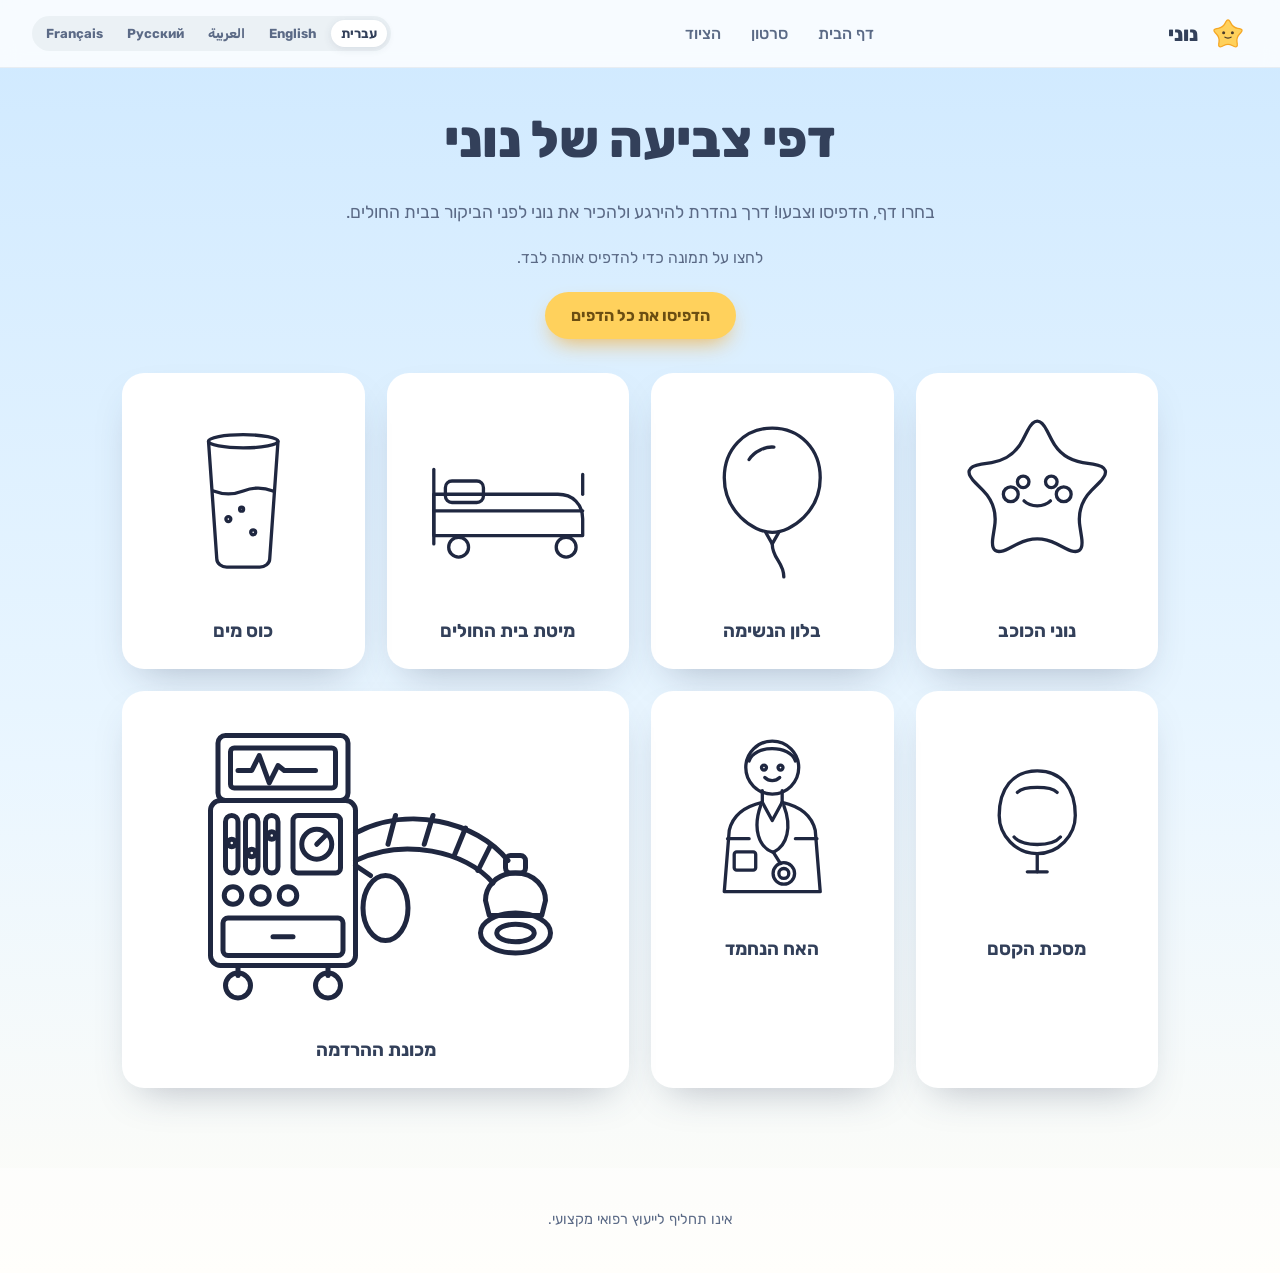
==== commit 8b77ca2e: "Add "Meet the equipment" page; film: in-video captions, seekable bar, parent at induction Equipment:" ====
--- a/coloring.html
+++ b/coloring.html
@@ -25,6 +25,7 @@
     <nav class="main-nav" aria-label="Main">
       <a href="index.html" data-i18n="nav_home">דף הבית</a>
       <a href="story.html" data-i18n="nav_story">סרטון</a>
+      <a href="equipment.html" data-i18n="nav_equipment">הציוד</a>
     </nav>
     <div class="lang-switch" role="group" aria-label="Language">
       <button type="button" data-lang="he" class="is-active">עברית</button>
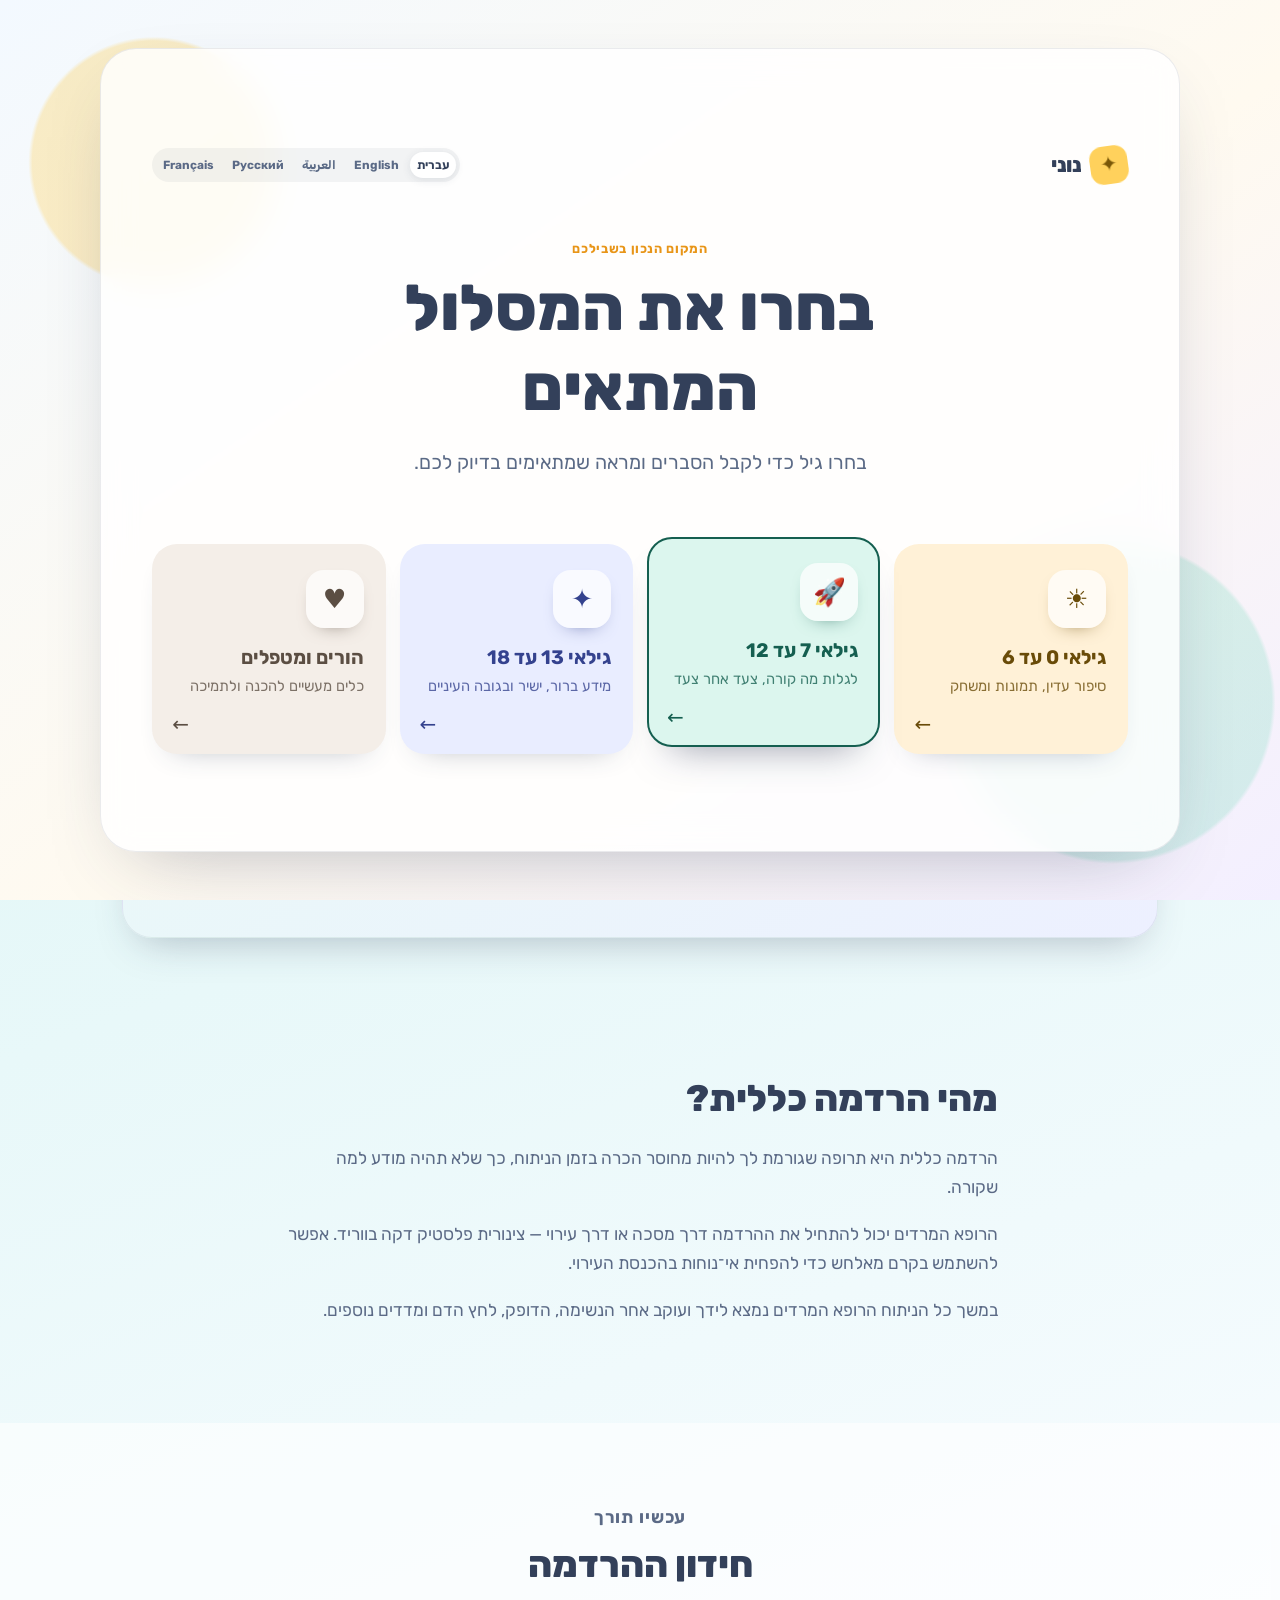
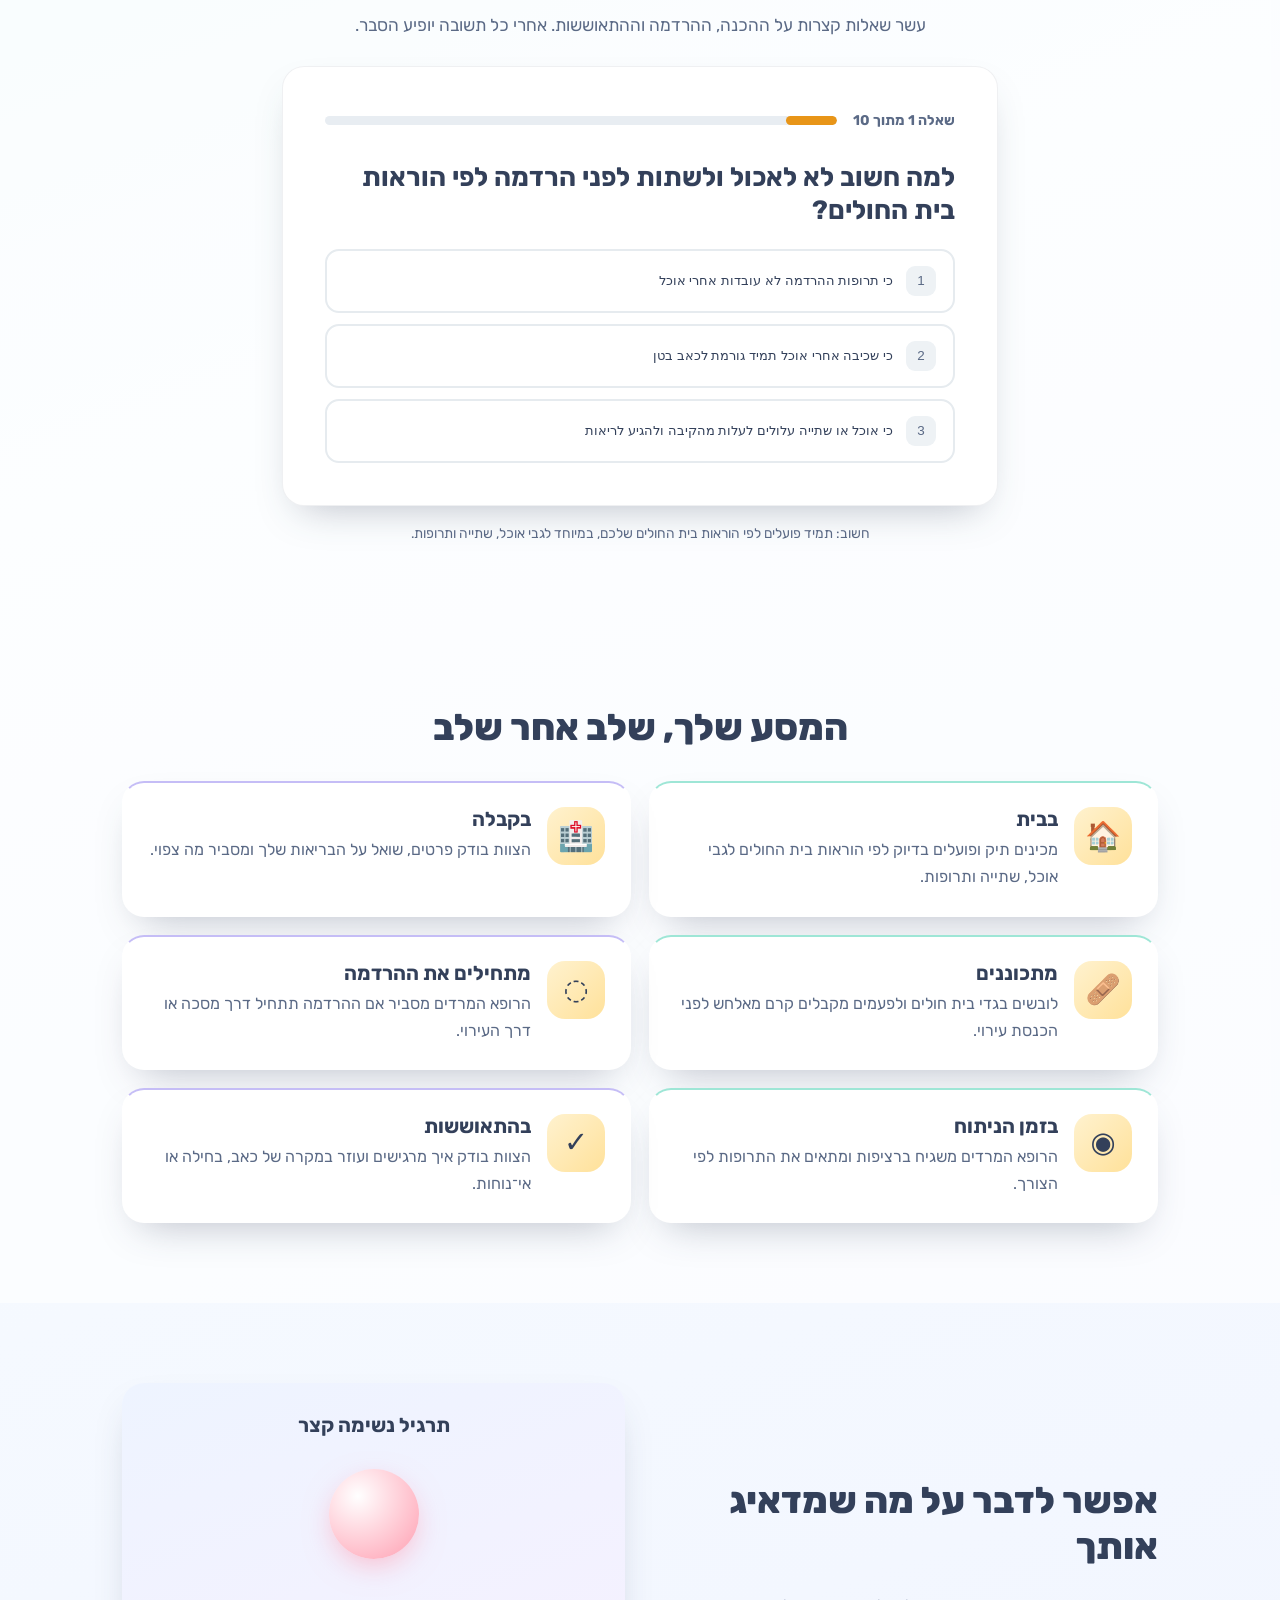
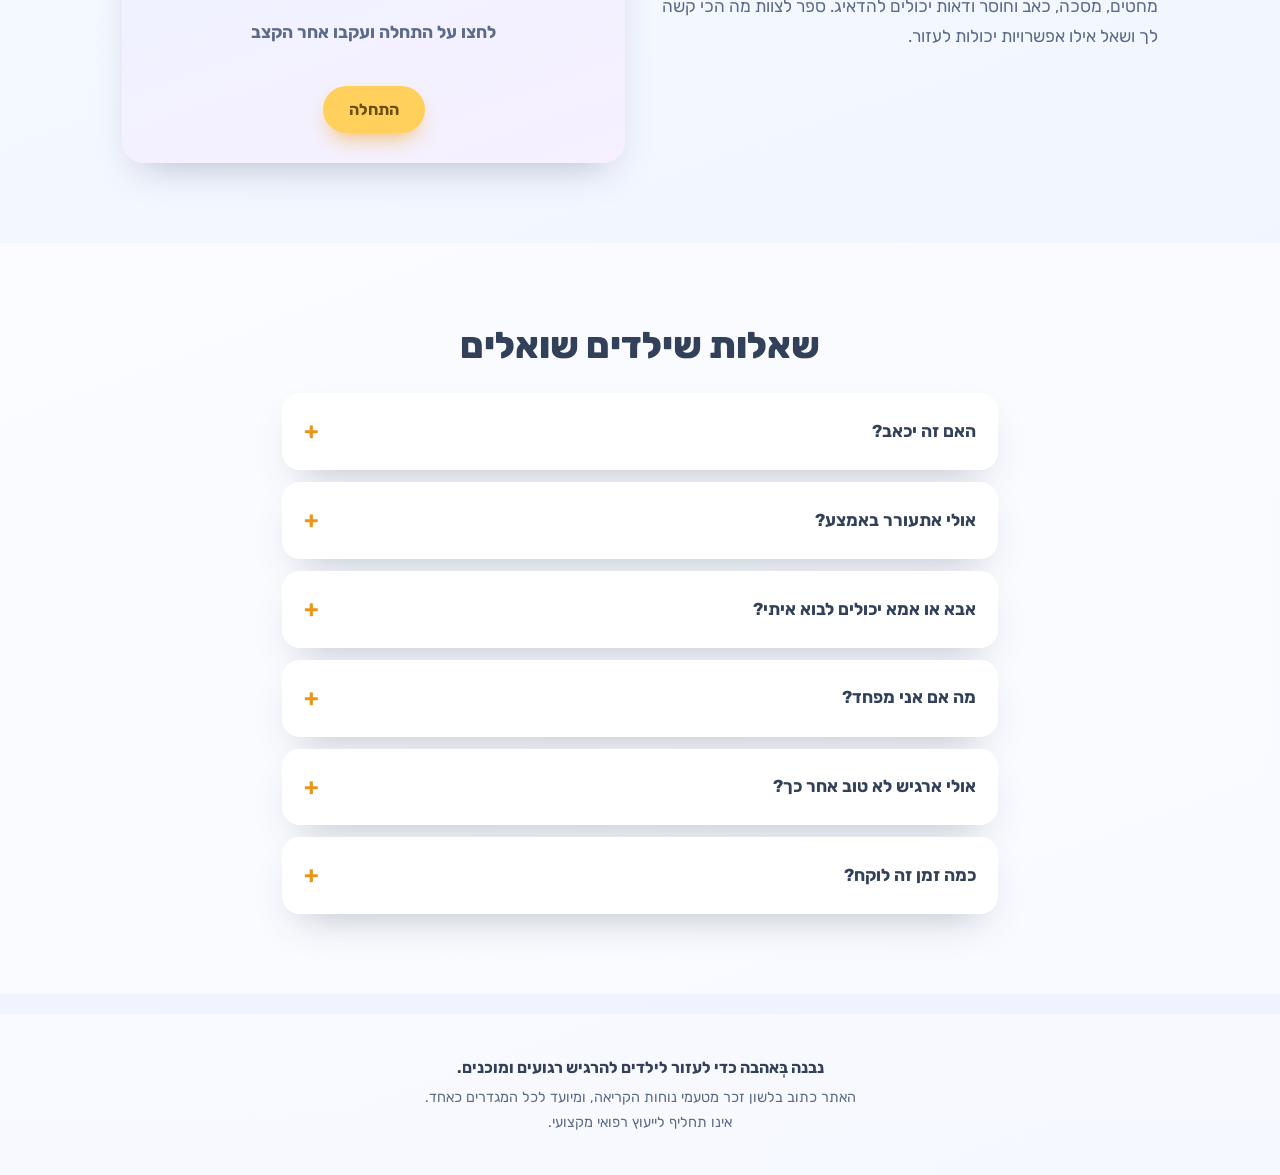
==== commit eaf0d96b: "Tailor all content by audience" ====
--- a/coloring.html
+++ b/coloring.html
@@ -12,7 +12,7 @@
 </head>
 <body>
   <header class="site-header">
-    <a class="brand" href="index.html" aria-label="Nuni">
+    <a class="brand" href="index.html" aria-label="נוני" data-i18n-aria-label="brand_name">
       <span class="brand-mark" aria-hidden="true">
         <svg viewBox="0 0 64 64" width="40" height="40">
           <path d="M 35.49 12.64 L 36.74 15.03 Q 40.23 21.67 47.62 22.94 L 50.29 23.39 Q 57.68 24.66 52.44 30.02 L 50.55 31.96 Q 45.31 37.33 46.4 44.75 L 46.79 47.42 Q 47.87 54.84 41.15 51.52 L 38.72 50.32 Q 32 47 25.28 50.32 L 22.85 51.52 Q 16.13 54.84 17.21 47.42 L 17.6 44.75 Q 18.69 37.33 13.45 31.96 L 11.56 30.02 Q 6.32 24.66 13.71 23.39 L 16.38 22.94 Q 23.77 21.67 27.26 15.03 L 28.51 12.64 Q 32 6 35.49 12.64 Z" fill="#ffd15c" stroke="#f5a623" stroke-width="2" stroke-linejoin="round"/>
@@ -22,19 +22,21 @@
       </span>
       <span class="brand-name" data-i18n="brand_name">נוני</span>
     </a>
-    <nav class="main-nav" aria-label="Main">
+    <div class="header-menu">
+    <nav class="main-nav" aria-label="ניווט ראשי" data-i18n-aria-label="aria_main">
       <a href="index.html" data-i18n="nav_home">דף הבית</a>
-      <a href="story.html" data-i18n="nav_story">סרטון</a>
-      <a href="equipment.html" data-i18n="nav_equipment">הציוד</a>
+      <a href="story.html" data-i18n="nav_story" data-audiences="little,kids">סרטון</a>
+      <a href="equipment.html" data-i18n="nav_equipment" data-audiences="little,kids">הציוד</a>
     </nav>
-    <div class="lang-switch" role="group" aria-label="Language">
+    <div class="lang-switch" role="group" aria-label="בחירת שפה" data-i18n-aria-label="aria_language">
       <button type="button" data-lang="he" class="is-active">עברית</button>
       <button type="button" data-lang="en">English</button>
       <button type="button" data-lang="ar">العربية</button>
       <button type="button" data-lang="ru">Русский</button>
       <button type="button" data-lang="fr">Français</button>
     </div>
-    <button class="nav-toggle" aria-label="Menu" aria-expanded="false"><span></span><span></span><span></span></button>
+    </div>
+    <button class="nav-toggle" aria-label="תפריט" data-i18n-aria-label="aria_menu" aria-expanded="false"><span></span><span></span><span></span></button>
   </header>
 
   <main class="wrap coloring-main">
--- a/styles.css
+++ b/styles.css
@@ -16,6 +16,7 @@
 }
 
 * { box-sizing: border-box; }
+[hidden] { display: none !important; }
 
 html { scroll-behavior: smooth; }
 
@@ -38,6 +39,65 @@
 h3 { font-size: 1.25rem; font-weight: 700; margin: 0 0 .3em; }
 p { margin: 0 0 1em; }
 a { color: inherit; }
+
+/* ===== Audience chooser ===== */
+body.audience-choosing { overflow: hidden; }
+.audience-gate {
+  position: fixed; inset: 0; z-index: 1000; overflow-y: auto;
+  background:
+    radial-gradient(circle at 12% 18%, rgba(255, 209, 92, .34) 0 9%, transparent 9.3%),
+    radial-gradient(circle at 87% 78%, rgba(143, 224, 200, .32) 0 12%, transparent 12.3%),
+    linear-gradient(145deg, #f3f9ff, #fffaf0 54%, #f3efff);
+  padding: clamp(18px, 4vw, 48px);
+}
+.audience-gate-panel {
+  width: min(1080px, 100%); min-height: calc(100vh - clamp(36px, 8vw, 96px)); margin: 0 auto;
+  background: rgba(255,255,255,.82); border: 1px solid rgba(51,64,90,.1);
+  box-shadow: 0 28px 80px -35px rgba(45, 57, 89, .38);
+  border-radius: 36px; padding: clamp(20px, 4vw, 52px); backdrop-filter: blur(16px);
+  display: flex; flex-direction: column; justify-content: center;
+}
+.audience-gate-top {
+  display: flex; align-items: center; justify-content: space-between; gap: 24px;
+  margin-bottom: clamp(28px, 6vh, 68px);
+}
+.gate-brand {
+  display: inline-flex; align-items: center; gap: 9px; text-decoration: none;
+  color: var(--ink); font-size: 1.3rem; font-weight: 800;
+}
+.gate-brand > span:first-child {
+  width: 38px; height: 38px; display: grid; place-items: center; border-radius: 13px;
+  color: #7a5707; background: var(--sun); transform: rotate(-8deg);
+}
+.gate-languages { background: #f1f3f7; }
+.audience-intro { max-width: 650px; margin: 0 auto clamp(28px, 5vh, 48px); text-align: center; }
+.audience-intro h1 { margin-bottom: .28em; font-size: clamp(2.1rem, 5vw, 4rem); }
+.audience-intro > p:last-child { color: var(--ink-soft); font-size: clamp(1rem, 2vw, 1.22rem); }
+.audience-grid { display: grid; grid-template-columns: repeat(4, 1fr); gap: 14px; }
+.audience-card {
+  position: relative; min-height: 210px; padding: 24px 20px; border: 2px solid transparent;
+  border-radius: 25px; text-align: start; cursor: pointer; font-family: inherit; color: var(--ink);
+  display: flex; flex-direction: column; align-items: flex-start; gap: 18px;
+  box-shadow: 0 14px 30px -22px rgba(51,64,90,.45);
+  transition: transform .2s ease, box-shadow .2s ease, border-color .2s ease;
+}
+.audience-card:hover, .audience-card:focus-visible {
+  transform: translateY(-7px); box-shadow: 0 24px 38px -24px rgba(51,64,90,.52); outline: none;
+}
+.audience-card.is-current { border-color: currentColor; }
+.audience-card-little { background: #fff1d7; color: #694b08; }
+.audience-card-kids { background: #dcf6ee; color: #155f50; }
+.audience-card-teen { background: #e9edff; color: #34428e; }
+.audience-card-parents { background: #f4eee8; color: #5b4e43; }
+.audience-icon {
+  width: 58px; height: 58px; display: grid; place-items: center; border-radius: 18px;
+  background: rgba(255,255,255,.72); font-size: 1.65rem; box-shadow: 0 8px 20px -14px currentColor;
+}
+.audience-card-copy { display: grid; gap: 7px; }
+.audience-card-copy strong { font-size: 1.22rem; line-height: 1.2; }
+.audience-card-copy small { font-size: .92rem; line-height: 1.45; color: currentColor; opacity: .78; }
+.audience-arrow { position: absolute; inset-inline-end: 18px; bottom: 16px; font-size: 1.25rem; }
+html[dir="ltr"] .audience-arrow { transform: scaleX(-1); }
 
 .wrap { max-width: var(--wrap); margin-inline: auto; padding-inline: 22px; }
 .narrow { max-width: 760px; }
@@ -77,8 +137,16 @@
   backdrop-filter: blur(10px);
   border-bottom: 1px solid rgba(51, 64, 90, .08);
 }
+.audience-switch {
+  flex: 0 0 auto; display: inline-flex; align-items: center; gap: 7px; border: 1px solid rgba(51,64,90,.12);
+  background: #fff; color: var(--ink); font: 700 .8rem/1 inherit; border-radius: 999px;
+  padding: 8px 11px; cursor: pointer; box-shadow: 0 5px 14px -10px rgba(51,64,90,.55);
+}
+.audience-switch:hover { border-color: var(--sun-deep); }
+.audience-switch-dot { width: 8px; height: 8px; border-radius: 50%; background: var(--sun-deep); }
 .brand { display: inline-flex; align-items: center; gap: 10px; text-decoration: none; font-weight: 800; font-size: 1.25rem; }
 .brand-mark { display: inline-flex; }
+.header-menu { display: contents; }
 .main-nav { display: flex; gap: 6px; margin-inline: auto; flex-wrap: wrap; }
 .main-nav a {
   text-decoration: none; font-weight: 500; color: var(--ink-soft);
@@ -123,7 +191,67 @@
 .hero-art { display: flex; justify-content: center; }
 .mascot { filter: drop-shadow(0 20px 30px rgba(51,64,90,.18)); }
 .mascot-body { transform-origin: 120px 130px; animation: float 5s ease-in-out infinite; }
+.hero-context-art {
+  display: none; width: min(320px, 80vw); min-height: 220px; padding: 38px;
+  border: 1px solid rgba(23,45,66,.12); border-radius: 22px;
+  background: rgba(255,255,255,.66); box-shadow: var(--shadow);
+  align-content: center; gap: 18px;
+}
+.context-line { display: block; width: 68%; height: 10px; border-radius: 999px; background: rgba(23,45,66,.13); }
+.context-line-long { width: 92%; }
+.context-line-short { width: 48%; }
+.context-pulse {
+  display: block; width: 100%; height: 54px;
+  background: linear-gradient(135deg, transparent 0 33%, var(--sun) 33% 38%, transparent 38% 45%, var(--sun) 45% 50%, transparent 50% 100%);
+  opacity: .85;
+}
 @keyframes float { 0%,100% { transform: translateY(0) rotate(-1deg); } 50% { transform: translateY(-14px) rotate(1deg); } }
+
+/* ===== Audience-specific starting points ===== */
+.audience-hub-section { padding: 0 0 clamp(28px, 5vw, 58px); }
+.audience-hub {
+  display: grid; grid-template-columns: .8fr 1.2fr; gap: clamp(24px, 5vw, 56px);
+  padding: clamp(28px, 5vw, 54px); border-radius: 30px;
+  background: rgba(255,255,255,.78); border: 1px solid rgba(51,64,90,.08);
+  box-shadow: var(--shadow); align-items: center;
+}
+.audience-hub-heading h2 { margin-bottom: .4em; }
+.audience-hub-heading > p:last-child { color: var(--ink-soft); margin: 0; }
+.audience-paths { display: grid; grid-template-columns: repeat(3, 1fr); gap: 12px; }
+.audience-path {
+  min-height: 170px; padding: 18px; display: flex; flex-direction: column; gap: 8px;
+  text-decoration: none; background: rgba(255,255,255,.84); border: 1px solid rgba(51,64,90,.08);
+  border-radius: 18px; box-shadow: 0 12px 25px -22px rgba(51,64,90,.48);
+  transition: transform .18s ease, box-shadow .18s ease, border-color .18s ease;
+}
+.audience-path:hover, .audience-path:focus-visible {
+  transform: translateY(-4px); border-color: var(--sun-deep);
+  box-shadow: 0 18px 30px -22px rgba(51,64,90,.55); outline: none;
+}
+.audience-path > span {
+  width: 42px; height: 42px; display: grid; place-items: center; border-radius: 12px;
+  background: color-mix(in srgb, var(--sun) 35%, white); color: var(--ink); font-weight: 800;
+}
+.audience-path strong { margin-top: auto; line-height: 1.25; }
+.audience-path small { color: var(--ink-soft); font-size: .84rem; line-height: 1.45; }
+.audience-guidance {
+  grid-column: 1 / -1; margin: 0; padding: 14px 18px; border-radius: 14px;
+  background: rgba(255,255,255,.64); color: var(--ink-soft); font-size: .95rem;
+}
+body[data-audience="little"] .audience-hub { background: linear-gradient(145deg, #fff7df, #fff1ed); }
+body[data-audience="kids"] .audience-hub { background: linear-gradient(145deg, #e8fbf6, #edf0ff); }
+body[data-audience="teen"] .audience-hub {
+  background: linear-gradient(145deg, #17354d, #24485a); color: #fff;
+  border-radius: 18px; border-color: rgba(255,255,255,.08);
+}
+body[data-audience="teen"] .audience-hub h2,
+body[data-audience="teen"] .audience-hub .eyebrow { color: #fff; }
+body[data-audience="teen"] .audience-hub-heading > p:last-child { color: #d5e2ea; }
+body[data-audience="teen"] .audience-path { background: rgba(255,255,255,.09); color: #fff; border-color: rgba(255,255,255,.12); }
+body[data-audience="teen"] .audience-path small { color: #cfdee7; }
+body[data-audience="teen"] .audience-path > span { background: rgba(54,197,176,.2); color: #81eadb; }
+body[data-audience="teen"] .audience-guidance { background: rgba(255,255,255,.08); color: #d5e2ea; }
+body[data-audience="parents"] .audience-hub { background: linear-gradient(145deg, #f8f4ee, #edf4f0); border-radius: 16px; }
 
 /* ===== Sections ===== */
 .section { padding: clamp(40px, 7vw, 80px) 0; }
@@ -164,6 +292,53 @@
 .breath-ball.exhale { transform: scale(1); }
 .breath-instruction { font-weight: 700; font-size: 1.15rem; color: var(--ink); margin: 0; min-height: 1.6em; }
 
+/* ===== Interactive quiz ===== */
+.quiz-heading { margin-bottom: 26px; }
+.quiz-heading > p:last-child { max-width: 55ch; margin-inline: auto; }
+.quiz-shell {
+  background: var(--card); border-radius: var(--radius); box-shadow: var(--shadow);
+  padding: clamp(22px, 5vw, 42px); border: 1px solid rgba(51,64,90,.08);
+}
+.quiz-progress-row { display: flex; align-items: center; gap: 16px; margin-bottom: 28px; }
+.quiz-count { flex: 0 0 auto; color: var(--ink-soft); font-size: .88rem; font-weight: 700; }
+.quiz-progress { height: 9px; flex: 1; overflow: hidden; border-radius: 999px; background: #e8edf2; }
+.quiz-progress span { display: block; width: 10%; height: 100%; border-radius: inherit; background: var(--sun-deep); transition: width .25s ease; }
+.quiz-question { font-size: clamp(1.25rem, 3vw, 1.65rem); margin-bottom: 22px; }
+.quiz-options { display: grid; gap: 11px; }
+.quiz-option {
+  width: 100%; padding: 15px 17px; display: flex; align-items: center; gap: 13px;
+  border: 2px solid #e6ebef; background: #fff; border-radius: 14px;
+  color: var(--ink); font: 600 .98rem/1.5 inherit; text-align: start; cursor: pointer;
+  transition: border-color .16s, background .16s, transform .12s;
+}
+.quiz-option:hover:not(:disabled), .quiz-option:focus-visible:not(:disabled) { border-color: var(--sun-deep); transform: translateY(-1px); outline: none; }
+.quiz-option:disabled { cursor: default; opacity: .68; }
+.quiz-option.is-correct { border-color: #2d9b73; background: #eaf8f2; opacity: 1; }
+.quiz-option.is-wrong { border-color: #cf5c66; background: #fff0f1; opacity: 1; }
+.quiz-option-marker {
+  width: 30px; height: 30px; flex: 0 0 30px; display: grid; place-items: center;
+  border-radius: 9px; background: #eef2f5; color: var(--ink-soft); font-size: .84rem;
+}
+.quiz-option.is-correct .quiz-option-marker { background: #2d9b73; color: #fff; }
+.quiz-option.is-wrong .quiz-option-marker { background: #cf5c66; color: #fff; }
+.quiz-feedback { margin-top: 18px; padding: 15px 17px; border-radius: 13px; display: grid; gap: 4px; }
+.quiz-feedback.is-correct { background: #eaf8f2; color: #1f6c51; }
+.quiz-feedback.is-wrong { background: #fff3e5; color: #86561b; }
+.quiz-feedback strong { font-size: 1.05rem; }
+.quiz-feedback span { line-height: 1.55; }
+.quiz-next { margin-top: 18px; }
+.quiz-result { text-align: center; padding-block: 20px; }
+.quiz-result-icon {
+  width: 72px; height: 72px; margin: 0 auto 18px; display: grid; place-items: center;
+  border-radius: 22px; background: var(--sun); color: #6b4e12; font-size: 2rem;
+  transform: rotate(-5deg);
+}
+.quiz-score { font-size: 1.25rem !important; font-weight: 800; color: var(--ink) !important; }
+.quiz-result-message { max-width: 40ch; margin-inline: auto; }
+.quiz-safety { margin: 16px 8px 0; text-align: center; font-size: .86rem !important; color: var(--ink-soft) !important; }
+body[data-audience="teen"] .quiz-shell { border-radius: 16px; }
+body[data-audience="teen"] .quiz-option { border-radius: 10px; }
+
 /* ===== FAQ ===== */
 .faq { display: grid; gap: 12px; margin-top: 24px; }
 .qa { background: var(--card); border-radius: 18px; box-shadow: var(--shadow); overflow: hidden; }
@@ -202,8 +377,122 @@
 .footer-made { font-weight: 600; color: var(--ink); margin-bottom: .3em; }
 .footer-disclaimer { color: var(--ink-soft); font-size: .9rem; margin: 0; }
 
+/* ===== Four audience-specific visual systems ===== */
+body[data-audience="little"] {
+  --sky-top: #cfeeff; --sky-bottom: #fff3d8; --sun: #ffd45f; --sun-deep: #ef9f28;
+  --pink: #ff9fbb; --mint: #8fe3c6; --lavender: #b8a9ff; --radius: 30px;
+  background: linear-gradient(180deg, var(--sky-top), var(--sky-bottom) 64%, #fffaf0);
+}
+body[data-audience="little"] h1 { font-size: clamp(2.25rem, 6vw, 3.75rem); }
+body[data-audience="little"] #what .narrow { max-width: 720px; }
+body[data-audience="little"] #what p { font-size: 1.16rem; }
+body[data-audience="little"] .step { border-radius: 32px 20px 32px 20px; }
+body[data-audience="little"] .step-icon { width: 66px; height: 66px; min-width: 66px; font-size: 2.1rem; border-radius: 24px; }
+body[data-audience="little"] .mascot { transform: scale(1.08) rotate(-2deg); }
+body[data-audience="little"] .audience-switch-dot { background: #ef9f28; }
+
+body[data-audience="kids"] {
+  --sky-top: #d8f4f3; --sky-bottom: #eef2ff; --sun: #ffd15c; --sun-deep: #e89518;
+  --mint: #5ed6bb; --lavender: #9588ee; --radius: 22px;
+  background: linear-gradient(160deg, var(--sky-top), #f8fcff 44%, var(--sky-bottom));
+}
+body[data-audience="kids"] .step:nth-child(odd) { border-top-color: rgba(94,214,187,.6); }
+body[data-audience="kids"] .step:nth-child(even) { border-top-color: rgba(149,136,238,.55); }
+body[data-audience="kids"] .audience-switch-dot { background: #31bca0; }
+
+body[data-audience="teen"] {
+  --sky-top: #e8eef7; --sky-bottom: #f7f9fc; --ink: #172d42; --ink-soft: #526579;
+  --sun: #36c5b0; --sun-deep: #168e80; --pink: #ff8c7f; --mint: #43c9b6;
+  --lavender: #7185d8; --radius: 16px; --shadow: 0 18px 42px -25px rgba(20,45,66,.38);
+  background: linear-gradient(135deg, #eaf0f7, #fbfcfd 55%, #edf7f5);
+}
+body[data-audience="teen"] .sky { opacity: .2; filter: saturate(.2); }
+body[data-audience="teen"] .hero { padding-top: clamp(42px, 8vw, 92px); }
+body[data-audience="teen"] .hero-text { border-inline-start: 5px solid var(--sun); padding-inline-start: clamp(20px, 4vw, 42px); }
+body[data-audience="teen"] .mascot,
+body[data-audience="parents"] .mascot { display: none; }
+body[data-audience="teen"] .hero-context-art,
+body[data-audience="parents"] .hero-context-art { display: grid; }
+body[data-audience="teen"] .brand-mark svg,
+body[data-audience="parents"] .brand-mark svg { display: none; }
+body[data-audience="teen"] .brand-mark::after,
+body[data-audience="parents"] .brand-mark::after {
+  content: "✦"; display: grid; place-items: center; width: 32px; height: 32px;
+  border-radius: 9px; background: var(--sun); color: #fff; font-size: 1.1rem;
+}
+body[data-audience="teen"] .step { border-radius: 14px; border: 1px solid rgba(23,45,66,.09); }
+body[data-audience="teen"] .step-icon {
+  border-radius: 10px; background: #e4f2f0; color: #126f66;
+  font-size: .92rem; font-weight: 800;
+}
+body[data-audience="teen"] .step:hover,
+body[data-audience="parents"] .step:hover { transform: none; }
+body[data-audience="teen"] .breath-card {
+  background: #f7fafb; border: 1px solid rgba(23,45,66,.1); border-radius: 14px;
+}
+body[data-audience="teen"] .breath-ball {
+  background: transparent; border: 3px solid var(--sun); box-shadow: none;
+}
+body[data-audience="teen"] .breath-ball.inhale { background: rgba(54,197,176,.12); }
+body[data-audience="teen"] .breath-ball.exhale { background: transparent; }
+body[data-audience="teen"] .btn { border-radius: 10px; }
+body[data-audience="teen"] .btn-primary { color: #083b35; box-shadow: 0 10px 22px -10px rgba(22,142,128,.65); }
+body[data-audience="teen"] .audience-switch-dot { background: #168e80; }
+
+body[data-audience="parents"] {
+  --sky-top: #f3eee7; --sky-bottom: #fbfaf7; --ink: #293c3a; --ink-soft: #5d6d68;
+  --sun: #b8d5c8; --sun-deep: #4e8273; --pink: #dca8a0; --mint: #8fc4b4;
+  --lavender: #9faeae; --radius: 12px; --shadow: 0 16px 38px -26px rgba(41,60,58,.34);
+  background: linear-gradient(180deg, #f2eee8, #fbfaf7 62%, #f5f1eb);
+}
+body[data-audience="parents"] .sky { display: none; }
+body[data-audience="parents"] .hero { min-height: 520px; }
+body[data-audience="parents"] .hero-context-art { border-radius: 12px; background: rgba(255,255,255,.7); }
+body[data-audience="parents"] .section-alt { background: rgba(255,255,255,.48); }
+body[data-audience="parents"] .step { border: 1px solid rgba(41,60,58,.08); }
+body[data-audience="parents"] .step-icon { background: #edf3ef; border-radius: 8px; font-size: .92rem; font-weight: 800; color: #3e7164; }
+body[data-audience="parents"] .btn { border-radius: 9px; }
+body[data-audience="parents"] .btn-primary { color: #173d34; box-shadow: 0 10px 22px -10px rgba(78,130,115,.55); }
+body[data-audience="parents"] .audience-switch-dot { background: #4e8273; }
+
+@media (max-width: 1280px) and (min-width: 1051px) {
+  .site-header { gap: 9px; padding-inline: 16px; }
+  .main-nav { gap: 1px; flex-wrap: nowrap; white-space: nowrap; }
+  .main-nav a { padding: 7px 8px; font-size: .88rem; }
+  .lang-switch button { padding: 6px 7px; font-size: .74rem; }
+  .audience-switch { padding-inline: 9px; }
+}
+
+@media (max-width: 1050px) and (min-width: 861px) {
+  .header-menu { display: none; }
+  .site-header.open .header-menu {
+    display: flex; position: absolute; top: 100%; inset-inline: 0;
+    flex-direction: column; background: #fff; box-shadow: var(--shadow);
+  }
+  .site-header.open .main-nav {
+    display: flex; width: 100%; margin: 0;
+    flex-direction: column; padding: 12px; gap: 4px;
+  }
+  .site-header.open .lang-switch {
+    display: flex; width: 100%; margin: 0;
+    justify-content: center; background: #fff; border-radius: 0; padding: 12px;
+    border-top: 1px solid rgba(51, 64, 90, .08);
+  }
+  .nav-toggle { display: flex; margin-inline-start: 0; }
+  .brand { margin-inline-end: auto; }
+}
+
 /* ===== Responsive ===== */
 @media (max-width: 860px) {
+  .audience-gate { padding: 12px; }
+  .audience-gate-panel { border-radius: 25px; padding: 20px; justify-content: flex-start; }
+  .audience-gate-top { margin-bottom: 32px; flex-direction: column; align-items: stretch; }
+  .gate-brand { justify-content: center; }
+  .gate-languages { justify-content: center; flex-wrap: wrap; }
+  .audience-grid { grid-template-columns: repeat(2, 1fr); }
+  .audience-card { min-height: 175px; }
+  .audience-hub { grid-template-columns: 1fr; }
+  .audience-paths { grid-template-columns: repeat(3, 1fr); }
   .hero { grid-template-columns: 1fr; text-align: center; }
   .hero-text { order: 2; }
   .hero-art { order: 1; }
@@ -211,18 +500,47 @@
   .hero-cta { justify-content: center; }
   .journey { grid-template-columns: 1fr; }
   .two-col { grid-template-columns: 1fr; }
-  .main-nav, .lang-switch { display: none; }
+  .header-menu { display: none; }
+  .site-header.open .header-menu {
+    display: flex; position: absolute; top: 100%; inset-inline: 0;
+    flex-direction: column; background: #fff; box-shadow: var(--shadow);
+  }
   .site-header.open .main-nav {
-    display: flex; position: absolute; top: 100%; inset-inline: 0;
-    flex-direction: column; background: #fff; padding: 12px; gap: 4px;
-    box-shadow: var(--shadow);
+    display: flex; width: 100%; margin: 0;
+    flex-direction: column; padding: 12px; gap: 4px;
   }
   .site-header.open .lang-switch {
-    display: flex; position: absolute; top: 100%; inset-inline: 0; margin-top: 190px;
+    display: flex; width: 100%; margin: 0;
     justify-content: center; background: #fff; border-radius: 0; padding: 12px;
+    border-top: 1px solid rgba(51, 64, 90, .08);
   }
   .nav-toggle { display: flex; margin-inline-start: auto; }
   .brand { margin-inline-end: auto; }
+  .audience-switch { order: 2; }
+  .nav-toggle { order: 3; }
+  body[data-audience="teen"] .hero-text { border-inline-start: 0; padding-inline-start: 0; border-top: 5px solid var(--sun); padding-top: 25px; }
+}
+
+@media (max-width: 560px) {
+  .audience-gate-panel { min-height: calc(100vh - 24px); }
+  .audience-intro { margin-bottom: 22px; }
+  .audience-grid { grid-template-columns: 1fr; }
+  .audience-card { min-height: 0; flex-direction: row; align-items: center; padding: 16px; gap: 14px; }
+  .audience-icon { width: 48px; height: 48px; flex: 0 0 48px; border-radius: 14px; }
+  .audience-card-copy { padding-inline-end: 24px; }
+  .audience-arrow { bottom: auto; top: 50%; transform: translateY(-50%); }
+  html[dir="ltr"] .audience-arrow { transform: translateY(-50%) scaleX(-1); }
+  .site-header { gap: 8px; }
+  .audience-switch-label { max-width: 72px; overflow: hidden; text-overflow: ellipsis; white-space: nowrap; }
+  .brand-name { display: none; }
+  .audience-hub { padding: 24px 18px; border-radius: 22px; }
+  .audience-paths { grid-template-columns: 1fr; }
+  .audience-path { min-height: 0; display: grid; grid-template-columns: 46px 1fr; column-gap: 12px; }
+  .audience-path > span { grid-row: 1 / 3; }
+  .audience-path strong { margin-top: 0; align-self: end; }
+  .quiz-progress-row { align-items: flex-start; flex-direction: column; gap: 8px; }
+  .quiz-progress { width: 100%; flex: 0 0 9px; }
+  .quiz-option { padding: 13px; }
 }
 
 @media (prefers-reduced-motion: reduce) {
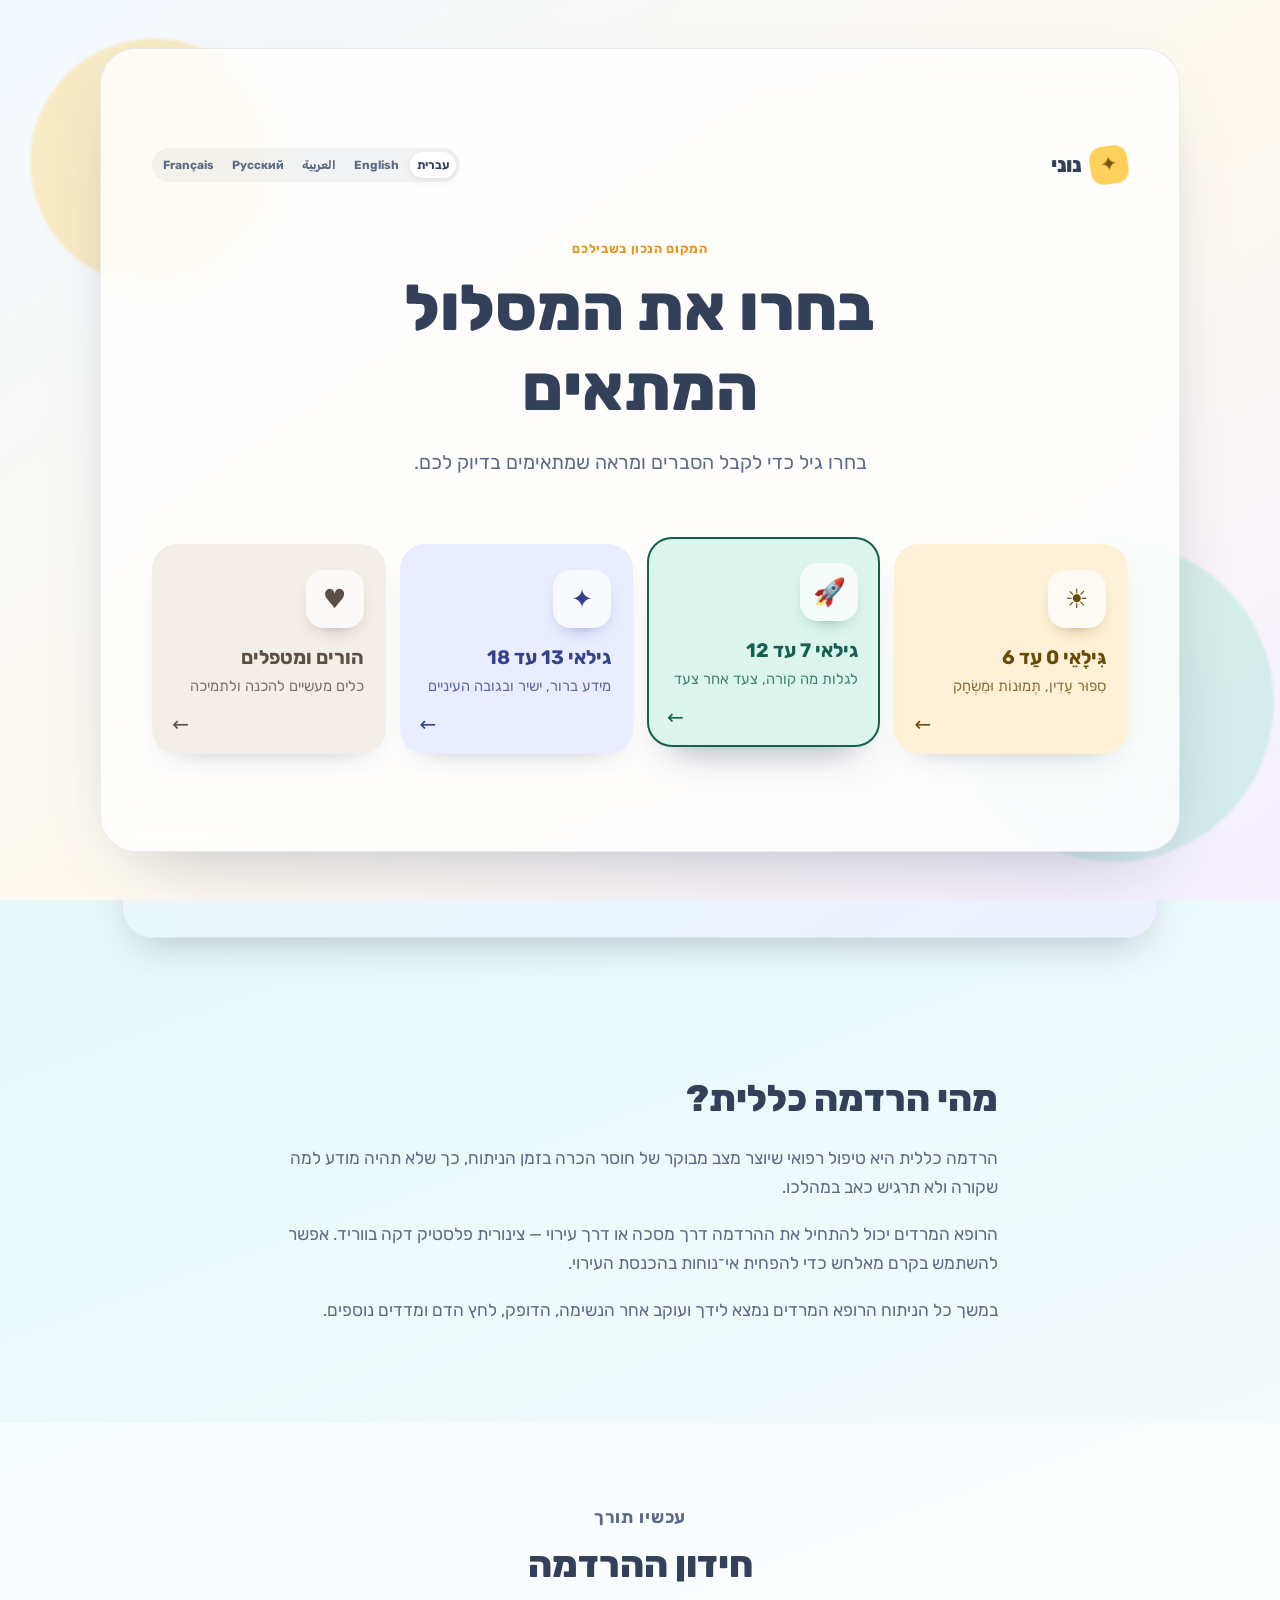
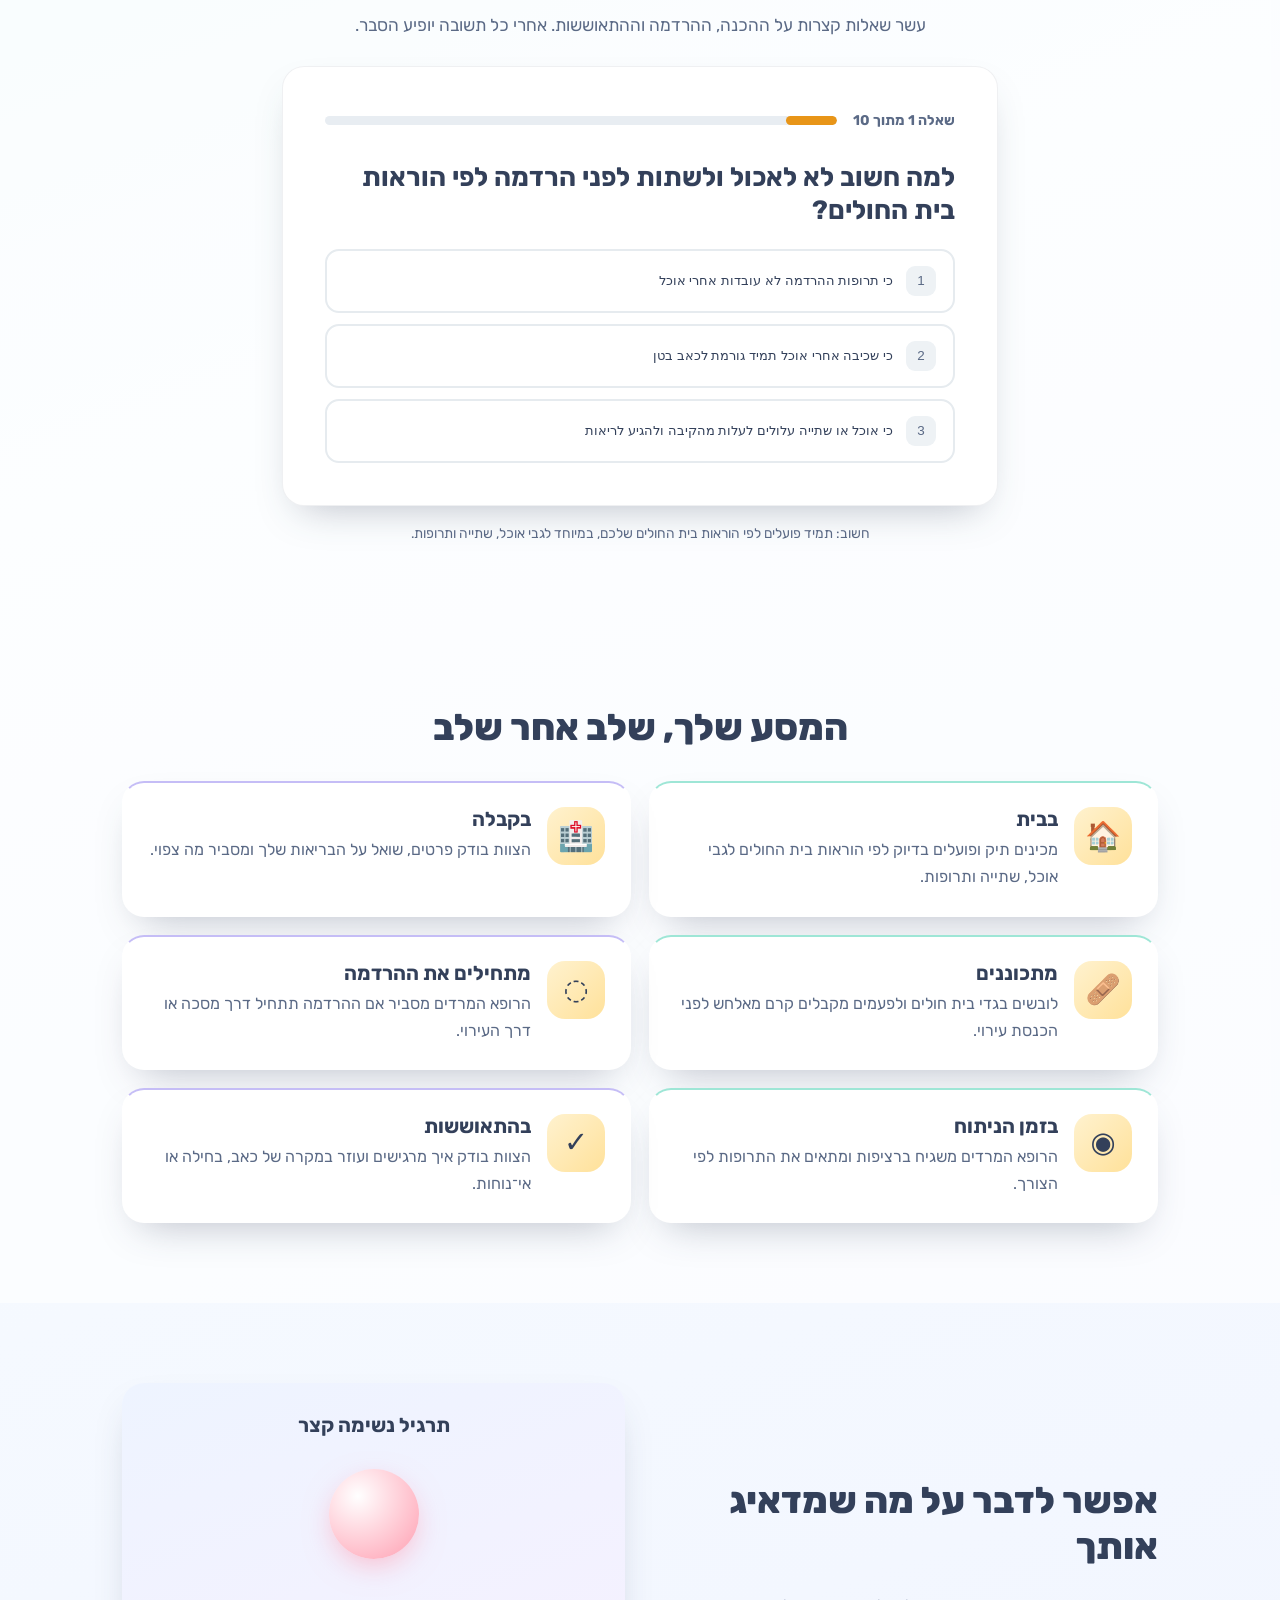
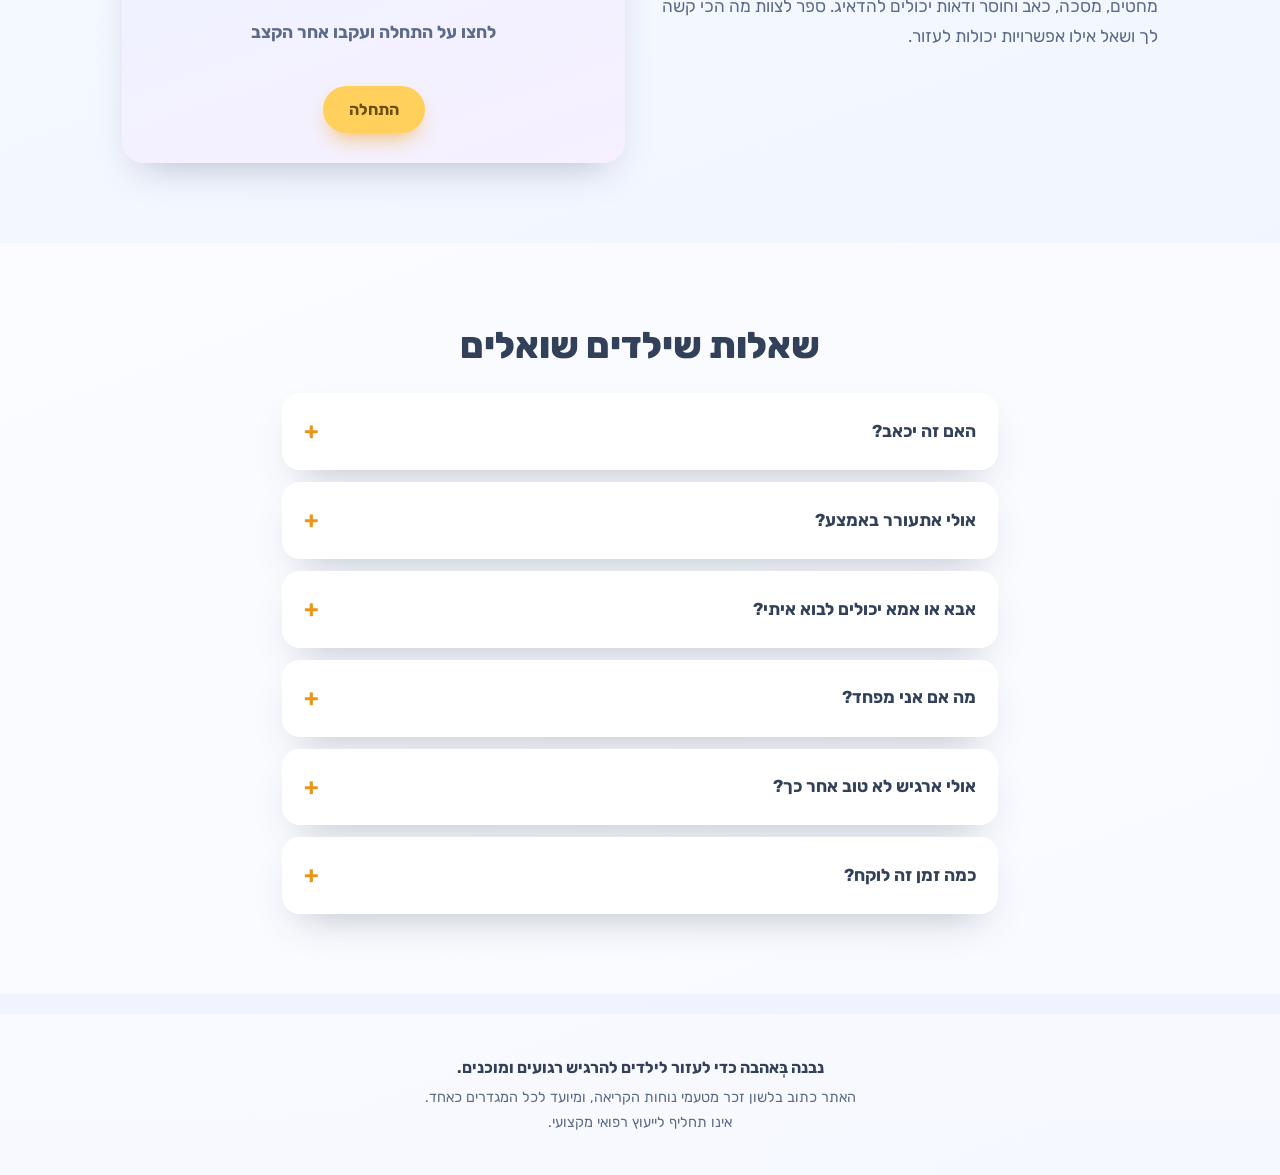
==== commit 9c2421f7: "Refresh mobile assets and FAQ image layout" ====
--- a/coloring.html
+++ b/coloring.html
@@ -7,8 +7,8 @@
   <meta name="description" data-i18n="coloring_intro" content="דפי צביעה להדפסה עם נוני." />
   <link rel="icon" href="data:image/svg+xml,%3Csvg xmlns='http://www.w3.org/2000/svg' viewBox='0 0 100 100'%3E%3Ctext y='.9em' font-size='90'%3E%F0%9F%96%8D%EF%B8%8F%3C/text%3E%3C/svg%3E" />
   <link rel="stylesheet" href="fonts.css" />
-  <link rel="stylesheet" href="styles.css" />
-  <link rel="stylesheet" href="coloring.css" />
+  <link rel="stylesheet" href="styles.css?v=20260925" />
+  <link rel="stylesheet" href="coloring.css?v=20260925" />
 </head>
 <body>
   <header class="site-header">
@@ -181,8 +181,8 @@
     </div>
   </footer>
 
-  <script src="i18n.js"></script>
-  <script src="app.js"></script>
-  <script src="coloring.js"></script>
+  <script src="i18n.js?v=20260925"></script>
+  <script src="app.js?v=20260925"></script>
+  <script src="coloring.js?v=20260925"></script>
 </body>
 </html>
--- a/styles.css
+++ b/styles.css
@@ -187,6 +187,10 @@
 .btn-ghost { background: #fff; color: var(--ink); box-shadow: var(--shadow); }
 .btn-story { background: var(--mint); color: #10513f; box-shadow: 0 10px 22px -8px rgba(143, 224, 200, .95); }
 .btn-story::before { content: "▶"; font-size: .8em; margin-inline-end: .5em; }
+.btn-listen { background: #fff; color: var(--ink); box-shadow: var(--shadow); }
+.btn-listen::before { content: "🔊"; font-size: .95em; margin-inline-end: .45em; }
+.btn-listen[aria-pressed="true"] { background: #fff2c9; box-shadow: 0 0 0 3px rgba(239,159,40,.18); }
+.btn-listen:disabled { cursor: not-allowed; opacity: .68; }
 
 .hero-art { display: flex; justify-content: center; }
 .mascot { filter: drop-shadow(0 20px 30px rgba(51,64,90,.18)); }
@@ -353,6 +357,16 @@
 }
 .qa[open] summary::after { transform: rotate(45deg); }
 .qa p { margin: 0; padding: 0 22px 20px; color: var(--ink-soft); }
+.faq-photo {
+  margin: 0 22px 22px; padding: 12px; display: grid;
+  grid-template-columns: minmax(0, 150px) 1fr; align-items: center; gap: 14px;
+  border-radius: 16px; background: #f5f8ff;
+}
+.faq-photo img {
+  width: 100%; min-width: 0; height: 150px; object-fit: cover;
+  border-radius: 12px; box-shadow: 0 6px 18px rgba(51, 64, 90, .12);
+}
+.faq-photo figcaption { color: var(--ink-soft); font-weight: 700; line-height: 1.55; }
 
 /* ===== Parents ===== */
 .tips { list-style: none; padding: 0; margin: 20px 0 0; display: grid; gap: 14px; }
@@ -390,6 +404,16 @@
 body[data-audience="little"] .step-icon { width: 66px; height: 66px; min-width: 66px; font-size: 2.1rem; border-radius: 24px; }
 body[data-audience="little"] .mascot { transform: scale(1.08) rotate(-2deg); }
 body[data-audience="little"] .audience-switch-dot { background: #ef9f28; }
+
+html[lang="he"] body[data-audience="little"] h1,
+html[lang="he"] body[data-audience="little"] h2,
+html[lang="he"] body[data-audience="little"] h3,
+html[lang="he"] body[data-audience="little"] .audience-path strong { line-height: 1.42; }
+html[lang="he"] body[data-audience="little"] .lead,
+html[lang="he"] body[data-audience="little"] #what p,
+html[lang="he"] body[data-audience="little"] .step p,
+html[lang="he"] body[data-audience="little"] .audience-path small,
+html[lang="he"] body[data-audience="little"] .faq-list summary { line-height: 1.9; }
 
 body[data-audience="kids"] {
   --sky-top: #d8f4f3; --sky-bottom: #eef2ff; --sun: #ffd15c; --sun-deep: #e89518;
@@ -541,6 +565,8 @@
   .quiz-progress-row { align-items: flex-start; flex-direction: column; gap: 8px; }
   .quiz-progress { width: 100%; flex: 0 0 9px; }
   .quiz-option { padding: 13px; }
+  .faq-photo { margin: 0 16px 18px; grid-template-columns: 112px 1fr; gap: 12px; }
+  .faq-photo img { height: 112px; }
 }
 
 @media (prefers-reduced-motion: reduce) {
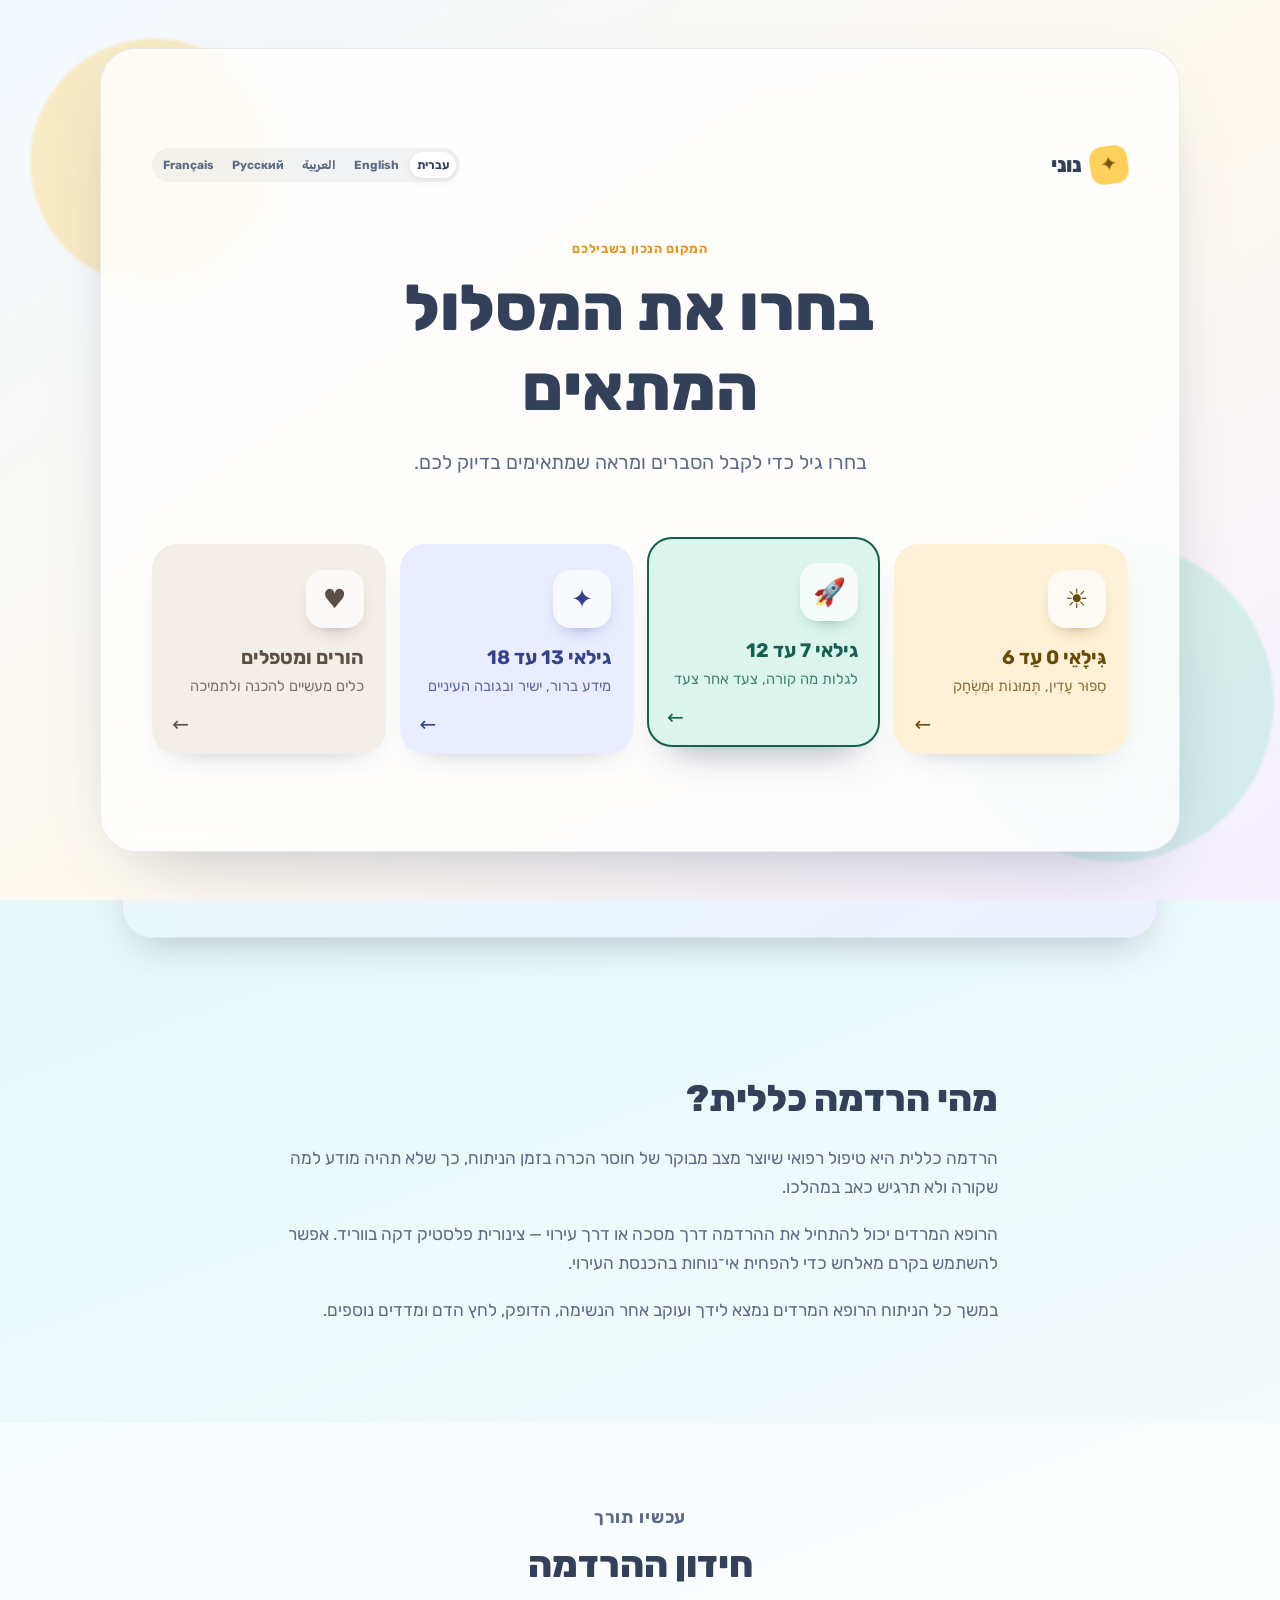
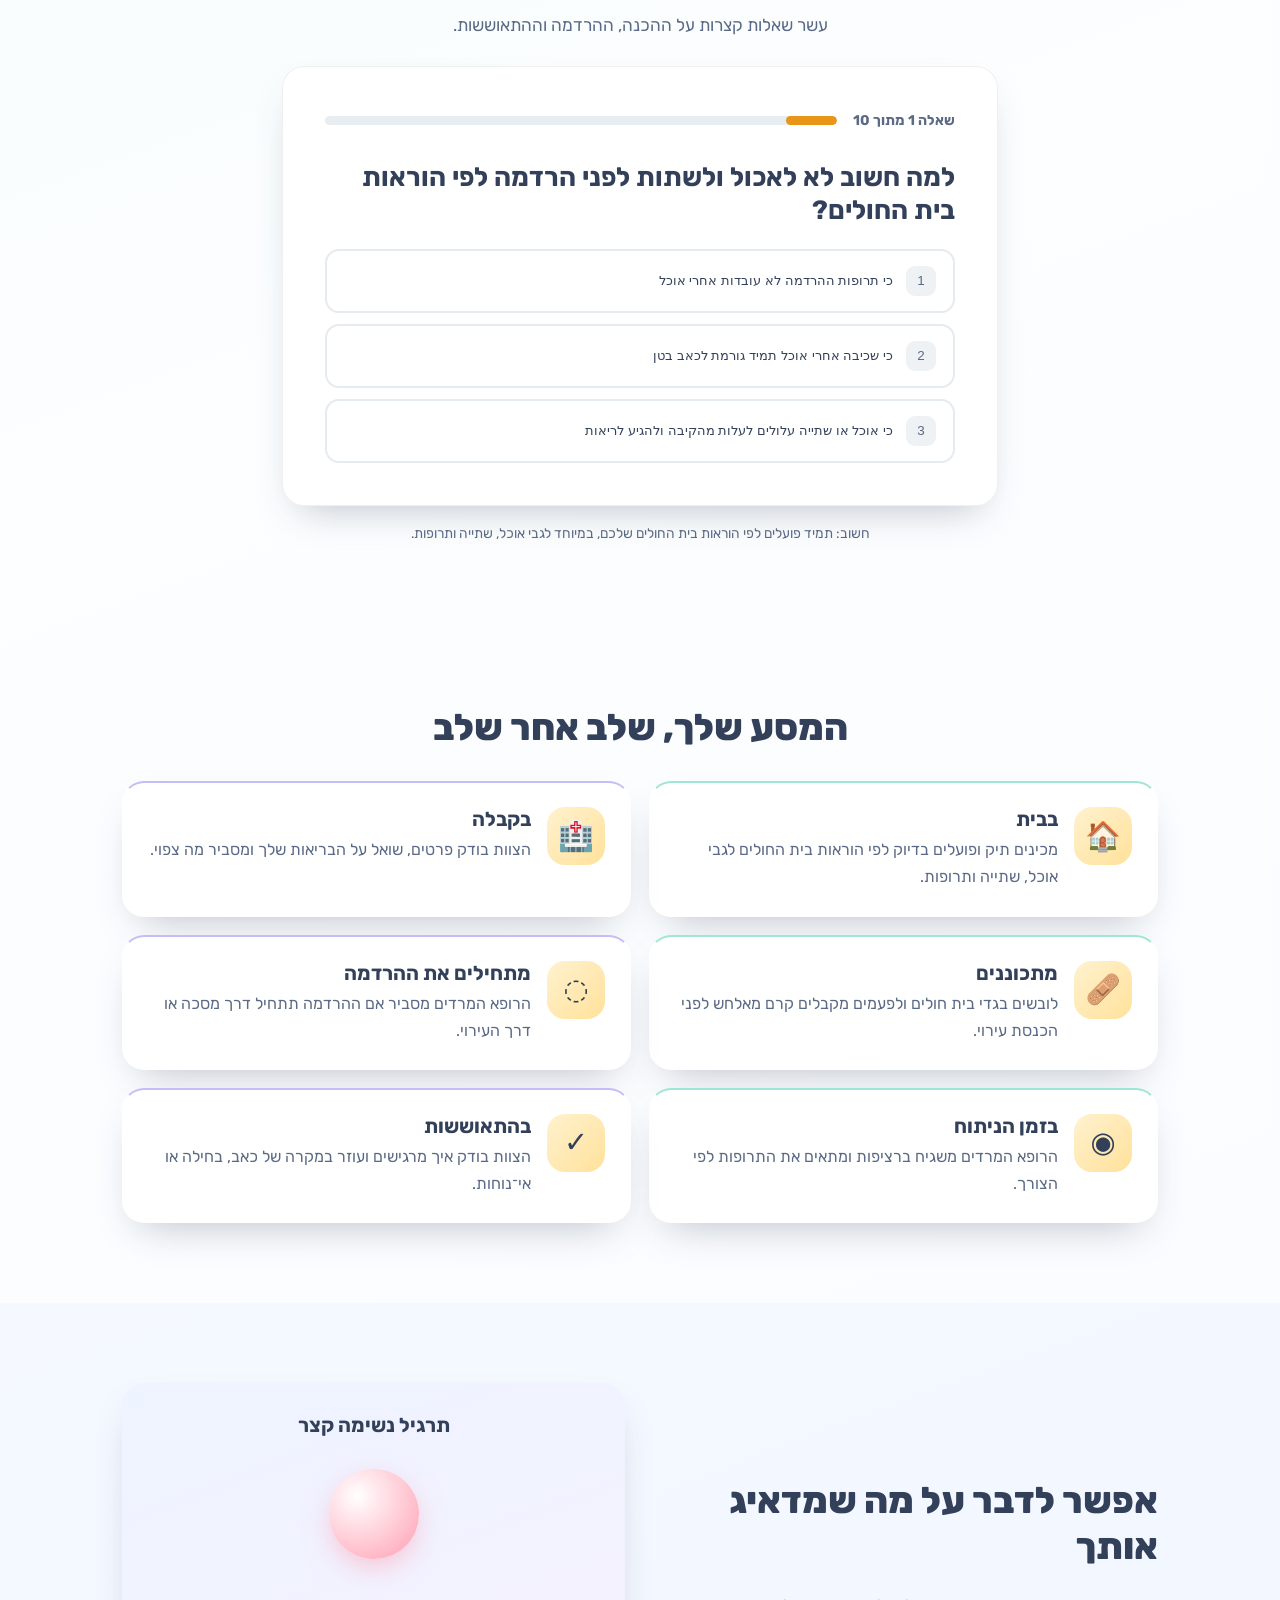
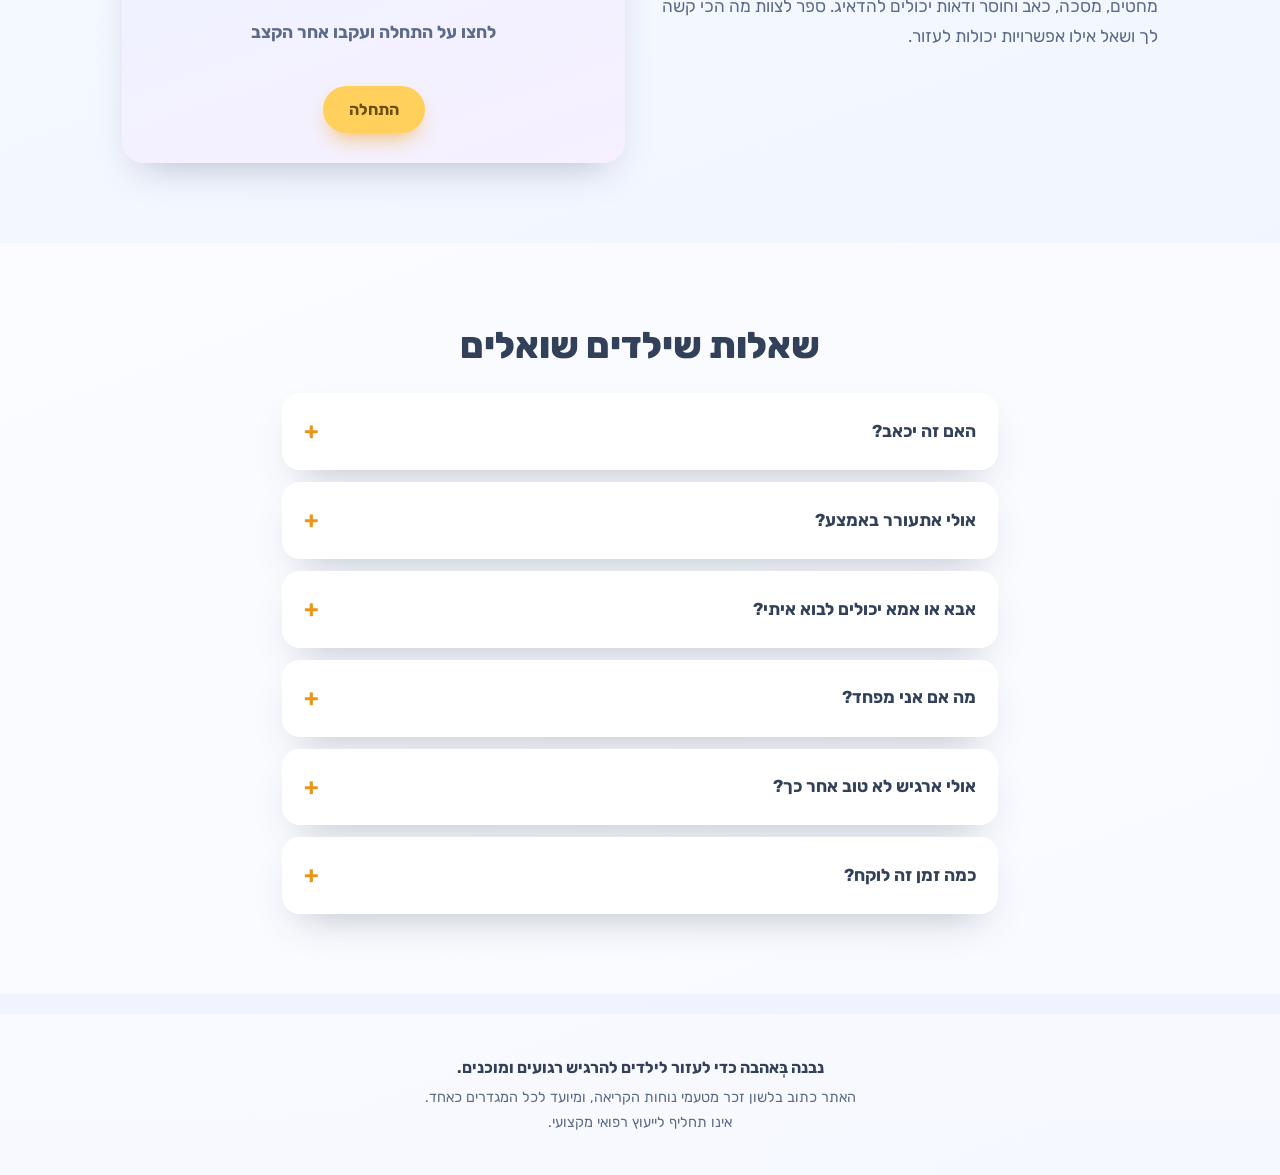
==== commit 6a0043ff: "Shorten quiz introduction" ====
--- a/coloring.html
+++ b/coloring.html
@@ -181,7 +181,7 @@
     </div>
   </footer>
 
-  <script src="i18n.js?v=20260925"></script>
+  <script src="i18n.js?v=20260925-2"></script>
   <script src="app.js?v=20260925"></script>
   <script src="coloring.js?v=20260925"></script>
 </body>
